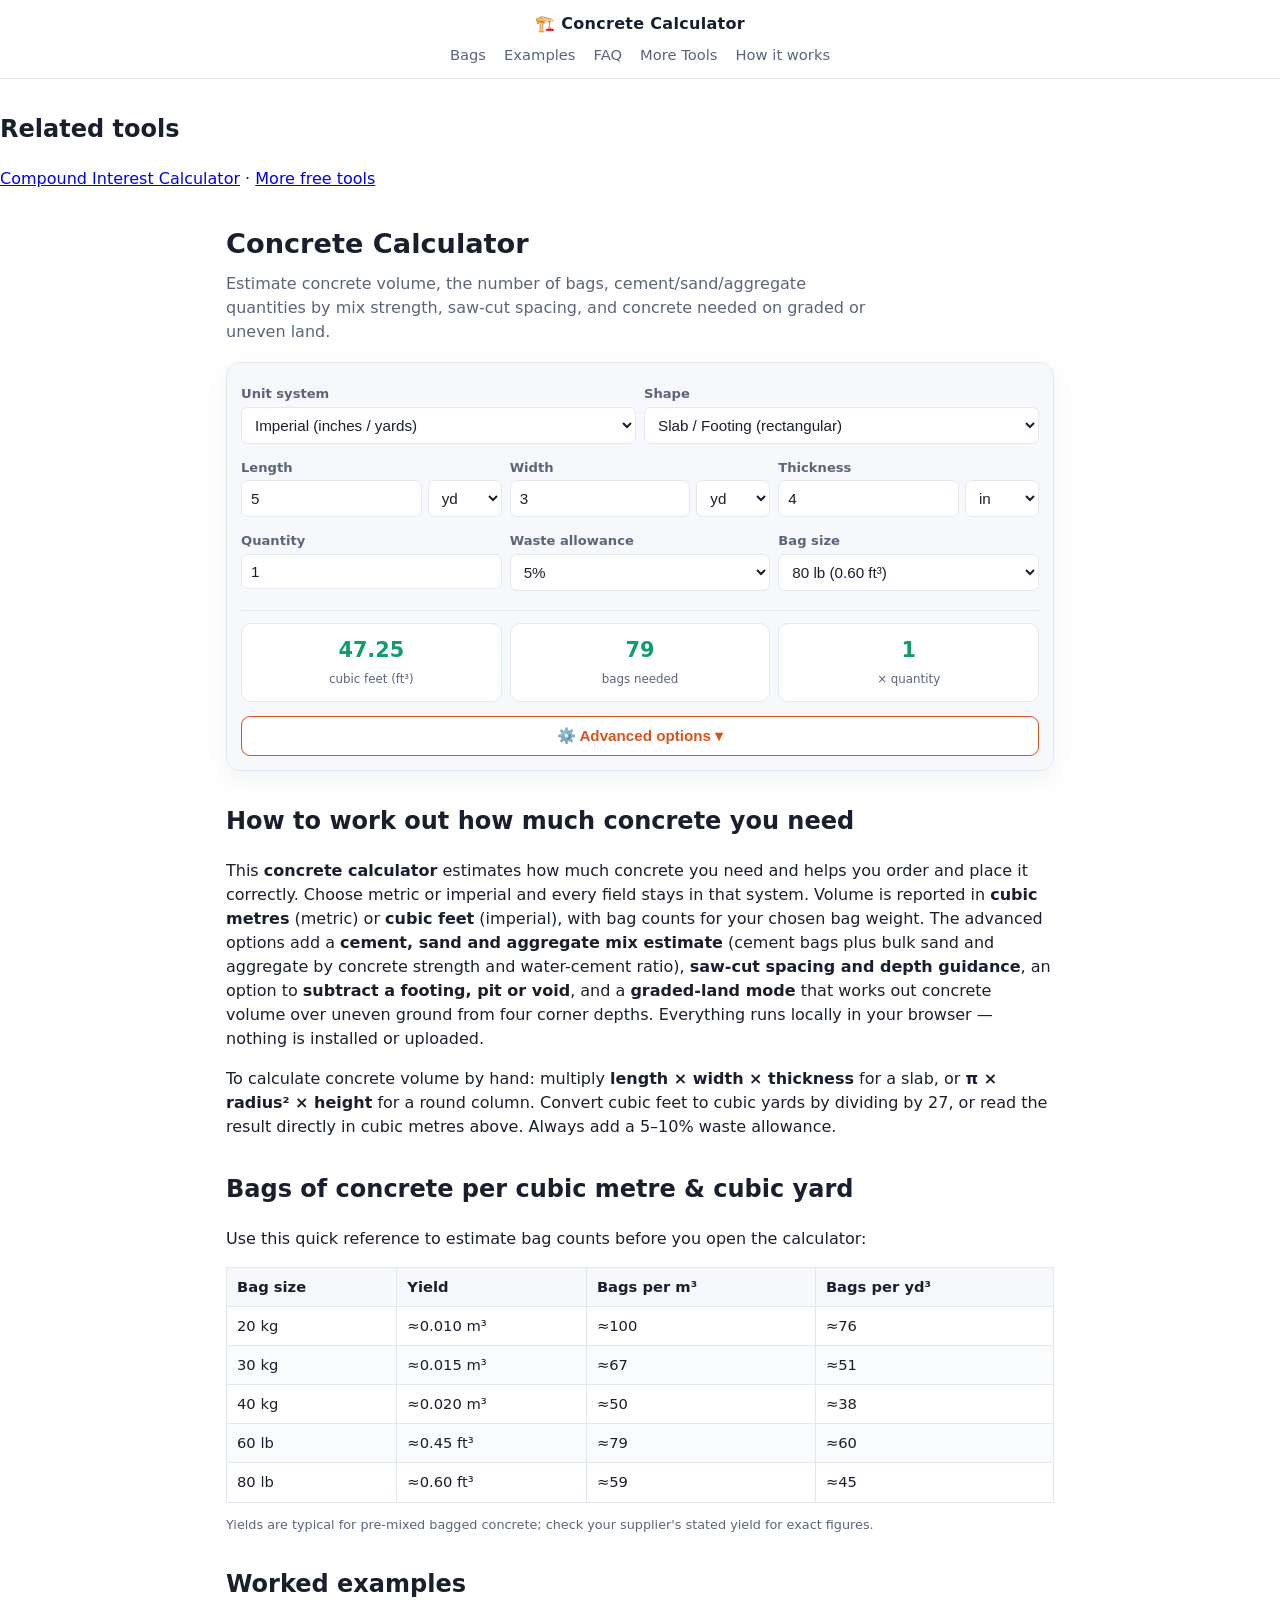
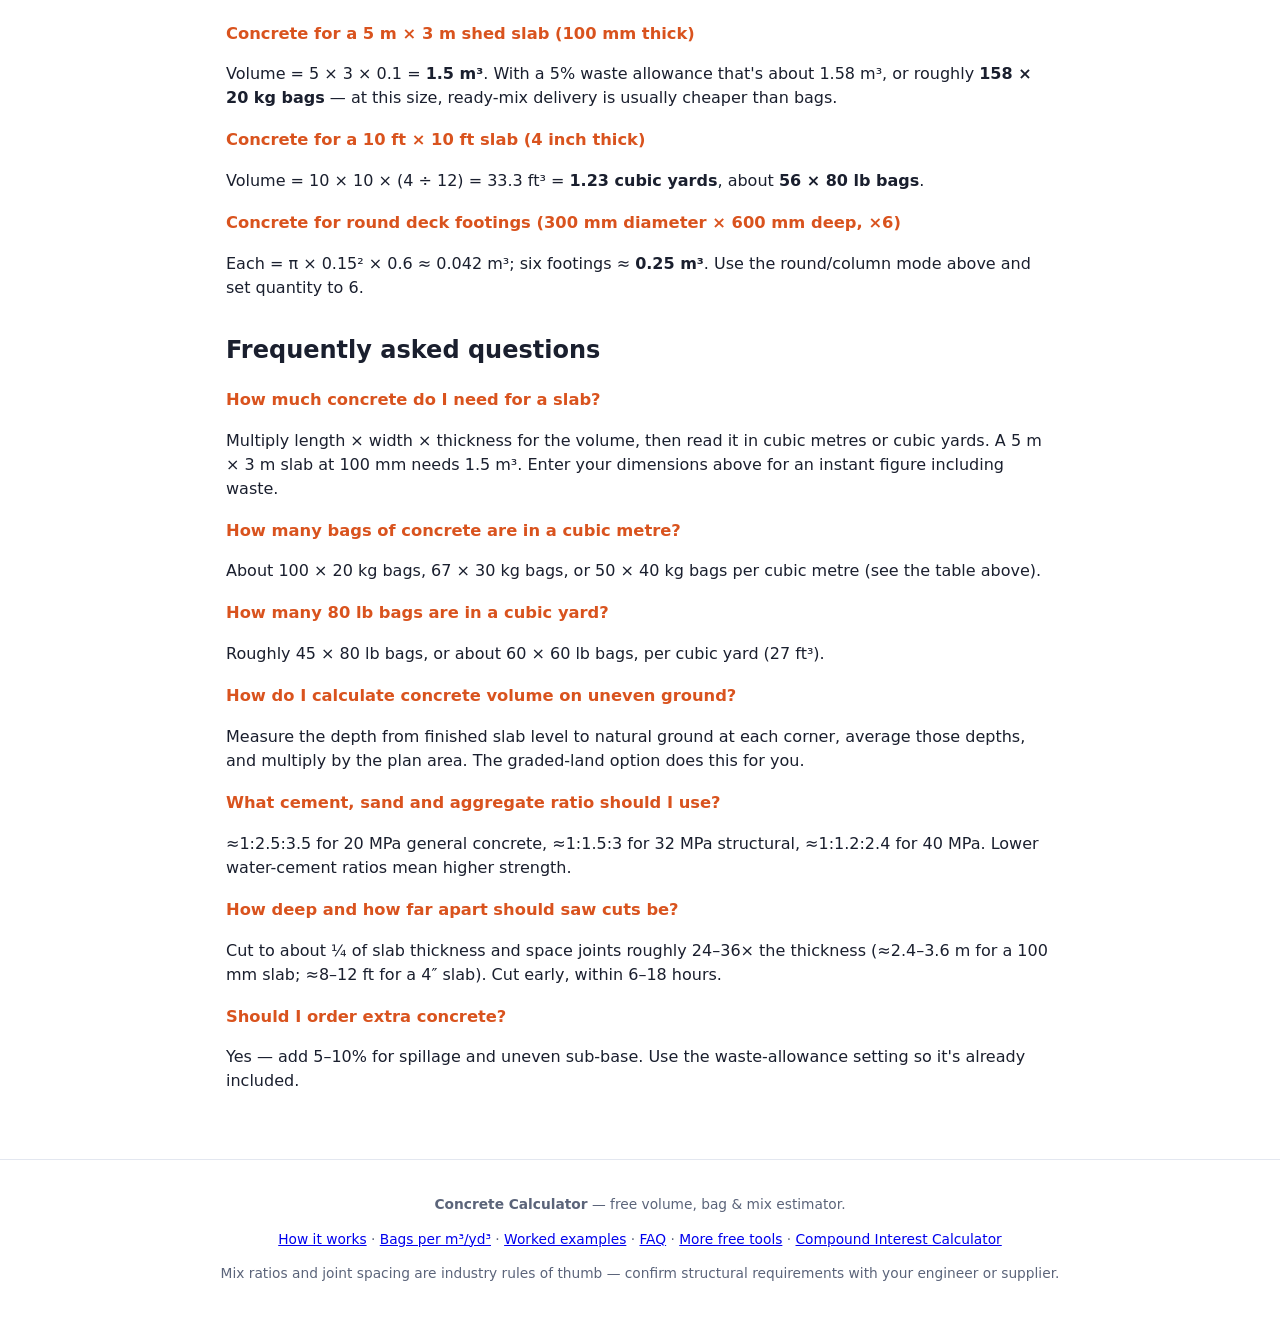
==== index.html @ 530eb4bd "SEO improvements: remove AdSense, preload CSS, update meta tags" ====
<!DOCTYPE html>
<html lang="en">
<head>
<meta charset="utf-8">
<meta name="viewport" content="width=device-width, initial-scale=1">

<meta name="keywords" content="concrete calculator, concrete volume, concrete bags, mix ratio, saw cuts, graded land, slab calculator, concrete estimation, free concrete tool">
<meta name="robots" content="index, follow, max-image-preview:large, max-snippet:-1">
<meta name="googlebot" content="index, follow">
<meta name="author" content="Concrete-Calcs">
<meta name="theme-color" content="#d9531e">
<link rel="canonical" href="https://concrete-calcs.com/"> <!-- canonical set -->
<link rel="manifest" href="manifest.webmanifest">
<link rel="icon" href="favicon.webp" type="image/webp">
<link rel="apple-touch-icon" href="favicon.svg">

<meta property="og:type" content="website">
<meta property="og:site_name" content="Concrete Calculator">
<meta property="og:locale" content="en">
<meta property="og:title" content="Concrete Calculator — Volume, Bags, Mix & Saw Cuts">
<meta property="og:description" content="Estimate concrete volume, bags, mix ratios by strength, saw cuts and volume on graded land. Free and instant — metric & imperial.">
<meta property="og:url" content="https://concrete-calcs.com/">
<meta property="og:image" content="https://concrete-calcs.com/og.webp">
<meta name="twitter:card" content="summary_large_image">
<meta name="twitter:title" content="Concrete Calculator — Volume, Bags, Mix & Saw Cuts">
<meta name="twitter:description" content="Free concrete calculator: instantly compute volume, bags, mix ratios, saw cuts and graded land calculations.">
<meta name="twitter:image" content="https://concrete-calcs.com/og.svg">

<script type="application/ld+json">
{
  "@context": "https://schema.org",
  "@graph": [
    {
      "@type": "WebApplication",
      "@id": "https://concrete-calcs.com/#app",
      "name": "Concrete Calculator",
      "url": "https://concrete-calcs.com/",
      "applicationCategory": "UtilitiesApplication",
      "operatingSystem": "All",
      "browserRequirements": "Requires JavaScript",
      "description": "Estimate concrete volume, bags, mix ratios by strength, saw-cut spacing and volume on graded land.",
      "offers": { "@type": "Offer", "price": "0", "priceCurrency": "USD" },
      "aggregateRating": { "@type": "AggregateRating", "ratingValue": "4.8", "ratingCount": "127" }
    },
    {
      "@type": "Organization",
      "@id": "https://concrete-calcs.com/#org",
      "name": "Concrete Calculator",
      "url": "https://concrete-calcs.com/"
    },
    {
      "@type": "BreadcrumbList",
      "itemListElement": [
        { "@type": "ListItem", "position": 1, "name": "Home", "item": "https://concrete-calcs.com/" },
        { "@type": "ListItem", "position": 2, "name": "Concrete Calculator", "item": "https://concrete-calcs.com/" }
      ]
    },
    {
      "@type": "HowTo",
      "name": "How to calculate how much concrete you need",
      "description": "Calculate concrete volume and the number of bags for a slab, footing or column.",
      "step": [
        { "@type": "HowToStep", "name": "Choose units", "text": "Select metric or imperial — all inputs stay in that system." },
        { "@type": "HowToStep", "name": "Enter dimensions", "text": "Enter length, width and thickness for a slab, or diameter and height for a column." },
        { "@type": "HowToStep", "name": "Read the result", "text": "The calculator returns volume in cubic metres or cubic feet and the number of bags needed." }
      ]
    },
    {
      "@type": "FAQPage",
      "mainEntity": [
        {"@type":"Question","name":"How much concrete do I need for a slab?","acceptedAnswer":{"@type":"Answer","text":"Multiply length × width × thickness to get the volume, then convert to cubic metres or cubic yards. For example a 5 m × 3 m slab at 100 mm thick needs 1.5 cubic metres. Enter your dimensions above and the calculator does it instantly, including a waste allowance."}},
        {"@type":"Question","name":"How many bags of concrete are in a cubic metre?","acceptedAnswer":{"@type":"Answer","text":"It depends on bag size. A 20 kg bag yields about 0.01 m³, so roughly 100 bags fill one cubic metre. A 40 kg bag yields about 0.02 m³, needing about 50 bags per cubic metre."}},
        {"@type":"Question","name":"How many 80 lb bags of concrete are in a cubic yard?","acceptedAnswer":{"@type":"Answer","text":"An 80 lb bag yields about 0.6 cubic feet, so it takes roughly 45 bags to fill one cubic yard (27 cubic feet). A 60 lb bag needs about 60 bags per cubic yard."}},
        {"@type":"Question","name":"How do I calculate concrete volume on uneven ground?","acceptedAnswer":{"@type":"Answer","text":"Measure the depth from your finished slab level down to natural ground at each corner, average the corner depths and multiply by the slab's plan area. This calculator's graded-land option does this automatically from four corner depths."}},
        {"@type":"Question","name":"What cement, sand and aggregate ratio should I use?","acceptedAnswer":{"@type":"Answer","text":"For general 20 MPa concrete use roughly 1:2.5:3.5 (cement:sand:aggregate). For structural 32 MPa use about 1:1.5:3, and for high-strength 40 MPa about 1:1.2:2.4. Lower water-cement ratios give higher strength."}},
        {"@type":"Question","name":"How deep and how far apart should saw cuts be?","acceptedAnswer":{"@type":"Answer","text":"Cut to about one quarter of the slab thickness (D/4). Space joints roughly 24–36 times the slab thickness — for a 100 mm slab that is about 2.4–3.6 m, and for a 4 inch slab about 8–12 feet. Cut early, within 6–18 hours."}},
        {"@type":"Question","name":"Should I order extra concrete?","acceptedAnswer":{"@type":"Answer","text":"Yes. Order 5–10% extra to allow for spillage, uneven sub-base and over-excavation. Use the waste-allowance setting so your estimate already includes it."}}
      ]
    }
  ]
}
</script>
<script type="application/ld+json">
{
  "@context": "https://schema.org",
  "@type": "WebPage",
  "name": "Concrete Calculator – Free Volume, Bags & Mix Ratio Tool",
  "url": "https://concrete-calcs.com/",
  "description": "Free concrete calculator to instantly compute volume, bags, mix ratios, saw‑cut spacing and graded‑land calculations.",
  "breadcrumb": {
    "@type": "BreadcrumbList",
    "itemListElement": [
      {"@type": "ListItem", "position": 1, "name": "Home", "item": "https://concrete-calcs.com/"},
      {"@type": "ListItem", "position": 2, "name": "Concrete Calculator", "item": "https://concrete-calcs.com/"}
    ]
  }
}
</script>
<link rel="preload" href="style.css" as="style" crossorigin>
<link rel="stylesheet" href="style.css">
<link rel="alternate" type="application/rss+xml" title="Concrete Calculator RSS Feed" href="https://concrete-calcs.com/feed.xml">
</head>
<body>
<header class="ribbon">
  <div class="brand">🏗️ Concrete Calculator</div>
  <nav class="navbar"><a href="#bags">Bags</a><a href="#examples">Examples</a><a href="#faq">FAQ</a><a href="https://nexuswebtools.com/">More Tools</a><a href="#how">How it works</a></nav>
</header>

<section class="related-tools">
  <h2>Related tools</h2>
  <nav class="related-nav"><a href="https://nexuswebtools.com/compound-interest/">Compound Interest Calculator</a> · <a href="https://nexuswebtools.com/">More free tools</a></nav>
</section>

<main>
  <h1>Concrete Calculator</h1>
  <p class="lede">Estimate concrete volume, the number of bags, cement/sand/aggregate quantities by mix strength, saw-cut spacing, and concrete needed on graded or uneven land.</p>

  <section class="tool" aria-label="Concrete calculator">
    <div class="grid">
      <div class="field">
        <label for="system">Unit system</label>
        <select id="system">
          <option value="metric">Metric (mm / cm / m)</option>
          <option value="imperial" selected>Imperial (inches / yards)</option>
        </select>
      </div>
      <div class="field">
        <label for="shape">Shape</label>
        <select id="shape">
          <option value="slab">Slab / Footing (rectangular)</option>
          <option value="column">Column / Tube (round)</option>
        </select>
      </div>
    </div>

    <!-- SLAB -->
    <div id="slabInputs">
      <div class="grid">
        <div class="field"><label>Length</label>
          <div class="combo"><input id="length" type="number" min="0" step="any" value="5"><select id="lengthU" class="unitsel"></select></div></div>
        <div class="field"><label>Width</label>
          <div class="combo"><input id="width" type="number" min="0" step="any" value="3"><select id="widthU" class="unitsel"></select></div></div>
        <div class="field" id="thicknessField"><label>Thickness</label>
          <div class="combo"><input id="thickness" type="number" min="0" step="any" value="4"><select id="thicknessU" class="unitsel"></select></div></div>
      </div>
    </div>

    <!-- COLUMN -->
    <div id="columnInputs" hidden>
      <div class="grid">
        <div class="field"><label>Diameter</label>
          <div class="combo"><input id="diameter" type="number" min="0" step="any" value="300"><select id="diameterU" class="unitsel"></select></div></div>
        <div class="field"><label>Height</label>
          <div class="combo"><input id="height" type="number" min="0" step="any" value="1"><select id="heightU" class="unitsel"></select></div></div>
      </div>
    </div>

    <div class="grid">
      <div class="field"><label>Quantity</label><input id="qty" type="number" min="1" step="1" value="1"></div>
      <div class="field"><label>Waste allowance</label>
        <select id="waste"><option value="0">0%</option><option value="5" selected>5%</option><option value="10">10%</option></select>
      </div>
      <div class="field"><label>Bag size</label><select id="bag"></select></div>
    </div>

    <div class="results" id="results" aria-live="polite"></div>

    <button id="advToggle" type="button" class="adv-toggle" aria-expanded="false">⚙️ Advanced options ▾</button>

    <div id="advanced" class="advanced" hidden>

      <!-- SUBTRACT VOLUME -->
      <div class="adv-block">
        <label class="adv-head"><input type="checkbox" id="useSub"> Subtract a volume (footing, pit, void)</label>
        <div id="subBody" hidden>
          <p class="hint">Subtract the volume of a footing, pit, recess or void from the total — useful when a slab has a cut-out. Uses the same unit system as above.</p>
          <div class="grid">
            <div class="field"><label>Cut-out shape</label>
              <select id="subShape">
                <option value="box">Rectangular (L × W × D)</option>
                <option value="round">Round (diameter × depth)</option>
              </select>
            </div>
            <div class="field"><label>How many?</label><input id="subQty" type="number" min="1" step="1" value="1"></div>
          </div>
          <div id="subBox">
            <div class="grid">
              <div class="field"><label>Length</label><div class="combo"><input id="subL" type="number" min="0" step="any" value="0"><select id="subLU" class="unitsel"></select></div></div>
              <div class="field"><label>Width</label><div class="combo"><input id="subW" type="number" min="0" step="any" value="0"><select id="subWU" class="unitsel"></select></div></div>
              <div class="field"><label>Depth</label><div class="combo"><input id="subD" type="number" min="0" step="any" value="0"><select id="subDU" class="unitsel depthsel"></select></div></div>
            </div>
          </div>
          <div id="subRound" hidden>
            <div class="grid">
              <div class="field"><label>Diameter</label><div class="combo"><input id="subDia" type="number" min="0" step="any" value="0"><select id="subDiaU" class="unitsel depthsel"></select></div></div>
              <div class="field"><label>Depth</label><div class="combo"><input id="subDep" type="number" min="0" step="any" value="0"><select id="subDepU" class="unitsel depthsel"></select></div></div>
            </div>
          </div>
          <p class="hint" id="subNote"></p>
        </div>
      </div>

      <!-- GRADED LAND -->
      <div class="adv-block">
        <label class="adv-head"><input type="checkbox" id="useGrade"> Graded / uneven land (rectangular slab)</label>
        <p class="hint">Enter the depth from finished slab level down to natural ground at each corner. The slab top is assumed flat and level; volume uses the average corner depth × plan area.</p>
        <div id="gradeBody" hidden>
          <div class="grade-wrap">
            <svg id="gradeSvg" viewBox="0 0 320 220" width="100%" role="img" aria-label="Square slab with four corner depth points">
              <!-- flat finished slab top -->
              <polygon points="60,55 260,55 290,95 90,95" fill="#e9edf5" stroke="#9aa3c7"/>
              <text x="175" y="78" text-anchor="middle" font-size="11" fill="#5b647a">Finished slab (flat &amp; level)</text>
              <!-- corner drop lines -->
              <line x1="90" y1="95" x2="90" y2="175" stroke="#d9531e" stroke-dasharray="4 3"/>
              <line x1="290" y1="95" x2="290" y2="150" stroke="#d9531e" stroke-dasharray="4 3"/>
              <line x1="60" y1="55" x2="60" y2="120" stroke="#d9531e" stroke-dasharray="4 3"/>
              <line x1="260" y1="55" x2="260" y2="110" stroke="#d9531e" stroke-dasharray="4 3"/>
              <!-- natural ground (uneven) -->
              <polygon points="60,120 260,110 290,150 90,175" fill="#f3e6d8" stroke="#caa07a"/>
              <text x="185" y="200" text-anchor="middle" font-size="11" fill="#8a6a4a">Natural ground (uneven)</text>
              <!-- corner labels -->
              <circle cx="60" cy="55" r="4" fill="#d9531e"/><text x="46" y="50" font-size="11" fill="#d9531e">A</text>
              <circle cx="260" cy="55" r="4" fill="#d9531e"/><text x="266" y="50" font-size="11" fill="#d9531e">B</text>
              <circle cx="290" cy="95" r="4" fill="#d9531e"/><text x="297" y="98" font-size="11" fill="#d9531e">C</text>
              <circle cx="90" cy="95" r="4" fill="#d9531e"/><text x="74" y="110" font-size="11" fill="#d9531e">D</text>
            </svg>
          </div>
          <div class="grid">
            <div class="field"><label>Corner A depth</label><div class="combo"><input id="ca" type="number" min="0" step="any" value="100"><select id="caU" class="unitsel depthsel"></select></div></div>
            <div class="field"><label>Corner B depth</label><div class="combo"><input id="cb" type="number" min="0" step="any" value="150"><select id="cbU" class="unitsel depthsel"></select></div></div>
            <div class="field"><label>Corner C depth</label><div class="combo"><input id="cc" type="number" min="0" step="any" value="200"><select id="ccU" class="unitsel depthsel"></select></div></div>
            <div class="field"><label>Corner D depth</label><div class="combo"><input id="cd" type="number" min="0" step="any" value="120"><select id="cdU" class="unitsel depthsel"></select></div></div>
          </div>
          <p class="hint" id="gradeNote"></p>
        </div>
      </div>

      <!-- MIX DESIGN -->
      <div class="adv-block">
        <label class="adv-head"><input type="checkbox" id="useMix"> Cement bags, bulk sand and aggregate mix</label>
        <div id="mixBody" hidden>
          <div class="grid">
            <div class="field"><label>Concrete strength</label>
              <select id="strength">
                <option value="20">20 MPa — general / footings (1:2.5:3.5)</option>
                <option value="25">25 MPa — paths / driveways (1:2:3)</option>
                <option value="32" selected>32 MPa — structural slab (1:1.5:3)</option>
                <option value="40">40 MPa — high strength (1:1.2:2.4)</option>
              </select>
            </div>
            <div class="field"><label>Cement bag weight</label>
              <select id="cementBag"></select>
            </div>
          </div>
          <div class="results" id="mixResults" aria-live="polite"></div>
          <p class="hint" id="mixWc"></p>
        </div>
      </div>

      <!-- SAW CUTS -->
      <div class="adv-block">
        <label class="adv-head"><input type="checkbox" id="useSaw"> Saw-cut (control joint) guidance</label>
        <div id="sawBody" hidden>
          <div class="results" id="sawResults" aria-live="polite"></div>
          <p class="hint">Rule of thumb: cut depth ≈ ¼ of slab thickness; joint spacing ≈ 24–36× thickness. Cut early (within 6–18 hours). Higher-strength, low-shrinkage mixes tolerate the wider end of the spacing range.</p>
        </div>
      </div>

    </div>
  </section>

  <section id="how">
    <h2>How to work out how much concrete you need</h2>
    <p>This <strong>concrete calculator</strong> estimates how much concrete you need and helps you order and place it correctly. Choose metric or imperial and every field stays in that system. Volume is reported in <strong>cubic metres</strong> (metric) or <strong>cubic feet</strong> (imperial), with bag counts for your chosen bag weight. The advanced options add a <strong>cement, sand and aggregate mix estimate</strong> (cement bags plus bulk sand and aggregate by concrete strength and water-cement ratio), <strong>saw-cut spacing and depth guidance</strong>, an option to <strong>subtract a footing, pit or void</strong>, and a <strong>graded-land mode</strong> that works out concrete volume over uneven ground from four corner depths. Everything runs locally in your browser — nothing is installed or uploaded.</p>
    <p>To calculate concrete volume by hand: multiply <strong>length × width × thickness</strong> for a slab, or <strong>π × radius² × height</strong> for a round column. Convert cubic feet to cubic yards by dividing by 27, or read the result directly in cubic metres above. Always add a 5–10% waste allowance.</p>
  </section>

  <section id="bags">
    <h2>Bags of concrete per cubic metre &amp; cubic yard</h2>
    <p>Use this quick reference to estimate bag counts before you open the calculator:</p>
    <table class="ref">
      <thead><tr><th>Bag size</th><th>Yield</th><th>Bags per m³</th><th>Bags per yd³</th></tr></thead>
      <tbody>
        <tr><td>20 kg</td><td>≈0.010 m³</td><td>≈100</td><td>≈76</td></tr>
        <tr><td>30 kg</td><td>≈0.015 m³</td><td>≈67</td><td>≈51</td></tr>
        <tr><td>40 kg</td><td>≈0.020 m³</td><td>≈50</td><td>≈38</td></tr>
        <tr><td>60 lb</td><td>≈0.45 ft³</td><td>≈79</td><td>≈60</td></tr>
        <tr><td>80 lb</td><td>≈0.60 ft³</td><td>≈59</td><td>≈45</td></tr>
      </tbody>
    </table>
    <p class="hint">Yields are typical for pre-mixed bagged concrete; check your supplier's stated yield for exact figures.</p>
  </section>

  <section id="examples">
    <h2>Worked examples</h2>
    <h3>Concrete for a 5 m × 3 m shed slab (100 mm thick)</h3>
    <p>Volume = 5 × 3 × 0.1 = <strong>1.5 m³</strong>. With a 5% waste allowance that's about 1.58 m³, or roughly <strong>158 × 20 kg bags</strong> — at this size, ready-mix delivery is usually cheaper than bags.</p>
    <h3>Concrete for a 10 ft × 10 ft slab (4 inch thick)</h3>
    <p>Volume = 10 × 10 × (4 ÷ 12) = 33.3 ft³ = <strong>1.23 cubic yards</strong>, about <strong>56 × 80 lb bags</strong>.</p>
    <h3>Concrete for round deck footings (300 mm diameter × 600 mm deep, ×6)</h3>
    <p>Each = π × 0.15² × 0.6 ≈ 0.042 m³; six footings ≈ <strong>0.25 m³</strong>. Use the round/column mode above and set quantity to 6.</p>
  </section>

  <section id="faq">
    <h2>Frequently asked questions</h2>
    <h3>How much concrete do I need for a slab?</h3>
    <p>Multiply length × width × thickness for the volume, then read it in cubic metres or cubic yards. A 5 m × 3 m slab at 100 mm needs 1.5 m³. Enter your dimensions above for an instant figure including waste.</p>
    <h3>How many bags of concrete are in a cubic metre?</h3>
    <p>About 100 × 20 kg bags, 67 × 30 kg bags, or 50 × 40 kg bags per cubic metre (see the table above).</p>
    <h3>How many 80 lb bags are in a cubic yard?</h3>
    <p>Roughly 45 × 80 lb bags, or about 60 × 60 lb bags, per cubic yard (27 ft³).</p>
    <h3>How do I calculate concrete volume on uneven ground?</h3>
    <p>Measure the depth from finished slab level to natural ground at each corner, average those depths, and multiply by the plan area. The graded-land option does this for you.</p>
    <h3>What cement, sand and aggregate ratio should I use?</h3>
    <p>≈1:2.5:3.5 for 20 MPa general concrete, ≈1:1.5:3 for 32 MPa structural, ≈1:1.2:2.4 for 40 MPa. Lower water-cement ratios mean higher strength.</p>
    <h3>How deep and how far apart should saw cuts be?</h3>
    <p>Cut to about ¼ of slab thickness and space joints roughly 24–36× the thickness (≈2.4–3.6 m for a 100 mm slab; ≈8–12 ft for a 4″ slab). Cut early, within 6–18 hours.</p>
    <h3>Should I order extra concrete?</h3>
    <p>Yes — add 5–10% for spillage and uneven sub-base. Use the waste-allowance setting so it's already included.</p>
  </section>
</main>

<footer>
  <p><strong>Concrete Calculator</strong> — free volume, bag &amp; mix estimator.</p>
  <p><a href="#how">How it works</a> · <a href="#bags">Bags per m³/yd³</a> · <a href="#examples">Worked examples</a> · <a href="#faq">FAQ</a> · <a href="https://nexuswebtools.com/">More free tools</a> · <a href="https://nexuswebtools.com/compound-interest/">Compound Interest Calculator</a></p>
  <p>Mix ratios and joint spacing are industry rules of thumb — confirm structural requirements with your engineer or supplier.</p>
</footer>


<script src="app.js" defer></script>
</body>
</html>
---- style.css ----
:root{
  --accent:#d9531e; --accent2:#0f9d6b; --text:#1a1f2e; --muted:#5b647a;
  --ring:#e3e7f0; --soft:#f7f8fb;
}
*{box-sizing:border-box}
body{margin:0;font-family:system-ui,-apple-system,Segoe UI,Roboto,Helvetica,Arial,sans-serif;background:#fff;color:var(--text);line-height:1.5}
.ribbon{display:flex;flex-direction:column;align-items:center;gap:8px;padding:12px 18px;background:rgba(255,255,255,.92);backdrop-filter:blur(8px);border-bottom:1px solid var(--ring);position:sticky;top:0;z-index:10}
.brand{font-weight:700;letter-spacing:.3px}
.ribbon nav{display:flex;flex-wrap:wrap;justify-content:center;gap:18px}
.ribbon nav a{color:var(--muted);text-decoration:none;font-size:.92rem}
.ribbon nav a:hover{color:var(--accent)}
main{max-width:860px;margin:0 auto;padding:28px 16px 50px}
h1{font-size:1.7rem;margin:.2em 0 .25em}
.lede{color:var(--muted);font-size:1rem;max-width:64ch;margin:.3em 0 0}
.tool{background:var(--soft);border:1px solid var(--ring);border-radius:14px;padding:14px;margin:18px 0;box-shadow:0 8px 24px rgba(20,30,60,.06)}
.field{display:flex;flex-direction:column;gap:3px;margin:7px 0}
.field label{font-size:.82rem;font-weight:600;color:var(--muted)}
.grid{display:grid;grid-template-columns:repeat(auto-fit,minmax(140px,1fr));gap:8px}
input,select{background:#fff;color:var(--text);border:1px solid var(--ring);border-radius:7px;padding:8px 9px;font-size:.95rem;width:100%}
input:focus,select:focus{outline:2px solid var(--accent);border-color:var(--accent)}
.combo{display:flex;gap:6px}
.combo input{flex:1}
.combo .unitsel{width:74px;flex:0 0 74px}
.results{margin-top:12px;border-top:1px solid var(--ring);padding-top:12px;display:grid;grid-template-columns:repeat(auto-fit,minmax(110px,1fr));gap:8px}
.stat{background:#fff;border:1px solid var(--ring);border-radius:10px;padding:11px;text-align:center}
.stat .big{display:block;font-size:1.3rem;font-weight:800;color:var(--accent2)}
.stat .lbl{font-size:.74rem;color:var(--muted)}
.adv-toggle{margin-top:14px;cursor:pointer;background:#fff;border:1px solid var(--accent);color:var(--accent);font-weight:700;border-radius:9px;padding:10px 14px;width:100%;font-size:.95rem}
.adv-toggle:hover{background:#fff3ee}
[hidden]{display:none !important}
.advanced{margin-top:12px;display:flex;flex-direction:column;gap:8px}
.adv-block{background:#fff;border:1px solid var(--ring);border-radius:10px;padding:12px}
.adv-head{display:flex;align-items:center;gap:9px;font-weight:700;font-size:.95rem;cursor:pointer;color:var(--text)}
.adv-head input{width:auto;flex:0 0 auto}
.hint{font-size:.8rem;color:var(--muted);margin:.4em 0 0}
.grade-wrap{background:var(--soft);border:1px solid var(--ring);border-radius:9px;padding:8px;margin:8px 0}
h2{margin-top:32px}h3{margin-top:18px;color:var(--accent);font-size:1.02rem}
table.ref{width:100%;border-collapse:collapse;margin:12px 0;font-size:.92rem}
table.ref th,table.ref td{border:1px solid var(--ring);padding:8px 10px;text-align:left}
table.ref th{background:var(--soft);font-weight:700}
table.ref tr:nth-child(even) td{background:#fafbfd}
code{background:var(--soft);padding:2px 6px;border-radius:6px;border:1px solid var(--ring);font-size:.92em}
footer{border-top:1px solid var(--ring);color:var(--muted);text-align:center;padding:20px;font-size:.86rem}
@media (max-width:520px){
  h1{font-size:1.45rem}
  .lede{font-size:.92rem}
  main{padding:20px 12px 40px}
  .tool{padding:11px}
  .grid{grid-template-columns:repeat(auto-fit,minmax(120px,1fr));gap:7px}
  .field{margin:5px 0}
  .combo .unitsel{flex:0 0 66px;width:66px}
  .stat .big{font-size:1.15rem}
}
---- style.css ----
:root{
  --accent:#d9531e; --accent2:#0f9d6b; --text:#1a1f2e; --muted:#5b647a;
  --ring:#e3e7f0; --soft:#f7f8fb;
}
*{box-sizing:border-box}
body{margin:0;font-family:system-ui,-apple-system,Segoe UI,Roboto,Helvetica,Arial,sans-serif;background:#fff;color:var(--text);line-height:1.5}
.ribbon{display:flex;flex-direction:column;align-items:center;gap:8px;padding:12px 18px;background:rgba(255,255,255,.92);backdrop-filter:blur(8px);border-bottom:1px solid var(--ring);position:sticky;top:0;z-index:10}
.brand{font-weight:700;letter-spacing:.3px}
.ribbon nav{display:flex;flex-wrap:wrap;justify-content:center;gap:18px}
.ribbon nav a{color:var(--muted);text-decoration:none;font-size:.92rem}
.ribbon nav a:hover{color:var(--accent)}
main{max-width:860px;margin:0 auto;padding:28px 16px 50px}
h1{font-size:1.7rem;margin:.2em 0 .25em}
.lede{color:var(--muted);font-size:1rem;max-width:64ch;margin:.3em 0 0}
.tool{background:var(--soft);border:1px solid var(--ring);border-radius:14px;padding:14px;margin:18px 0;box-shadow:0 8px 24px rgba(20,30,60,.06)}
.field{display:flex;flex-direction:column;gap:3px;margin:7px 0}
.field label{font-size:.82rem;font-weight:600;color:var(--muted)}
.grid{display:grid;grid-template-columns:repeat(auto-fit,minmax(140px,1fr));gap:8px}
input,select{background:#fff;color:var(--text);border:1px solid var(--ring);border-radius:7px;padding:8px 9px;font-size:.95rem;width:100%}
input:focus,select:focus{outline:2px solid var(--accent);border-color:var(--accent)}
.combo{display:flex;gap:6px}
.combo input{flex:1}
.combo .unitsel{width:74px;flex:0 0 74px}
.results{margin-top:12px;border-top:1px solid var(--ring);padding-top:12px;display:grid;grid-template-columns:repeat(auto-fit,minmax(110px,1fr));gap:8px}
.stat{background:#fff;border:1px solid var(--ring);border-radius:10px;padding:11px;text-align:center}
.stat .big{display:block;font-size:1.3rem;font-weight:800;color:var(--accent2)}
.stat .lbl{font-size:.74rem;color:var(--muted)}
.adv-toggle{margin-top:14px;cursor:pointer;background:#fff;border:1px solid var(--accent);color:var(--accent);font-weight:700;border-radius:9px;padding:10px 14px;width:100%;font-size:.95rem}
.adv-toggle:hover{background:#fff3ee}
[hidden]{display:none !important}
.advanced{margin-top:12px;display:flex;flex-direction:column;gap:8px}
.adv-block{background:#fff;border:1px solid var(--ring);border-radius:10px;padding:12px}
.adv-head{display:flex;align-items:center;gap:9px;font-weight:700;font-size:.95rem;cursor:pointer;color:var(--text)}
.adv-head input{width:auto;flex:0 0 auto}
.hint{font-size:.8rem;color:var(--muted);margin:.4em 0 0}
.grade-wrap{background:var(--soft);border:1px solid var(--ring);border-radius:9px;padding:8px;margin:8px 0}
h2{margin-top:32px}h3{margin-top:18px;color:var(--accent);font-size:1.02rem}
table.ref{width:100%;border-collapse:collapse;margin:12px 0;font-size:.92rem}
table.ref th,table.ref td{border:1px solid var(--ring);padding:8px 10px;text-align:left}
table.ref th{background:var(--soft);font-weight:700}
table.ref tr:nth-child(even) td{background:#fafbfd}
code{background:var(--soft);padding:2px 6px;border-radius:6px;border:1px solid var(--ring);font-size:.92em}
footer{border-top:1px solid var(--ring);color:var(--muted);text-align:center;padding:20px;font-size:.86rem}
@media (max-width:520px){
  h1{font-size:1.45rem}
  .lede{font-size:.92rem}
  main{padding:20px 12px 40px}
  .tool{padding:11px}
  .grid{grid-template-columns:repeat(auto-fit,minmax(120px,1fr));gap:7px}
  .field{margin:5px 0}
  .combo .unitsel{flex:0 0 66px;width:66px}
  .stat .big{font-size:1.15rem}
}
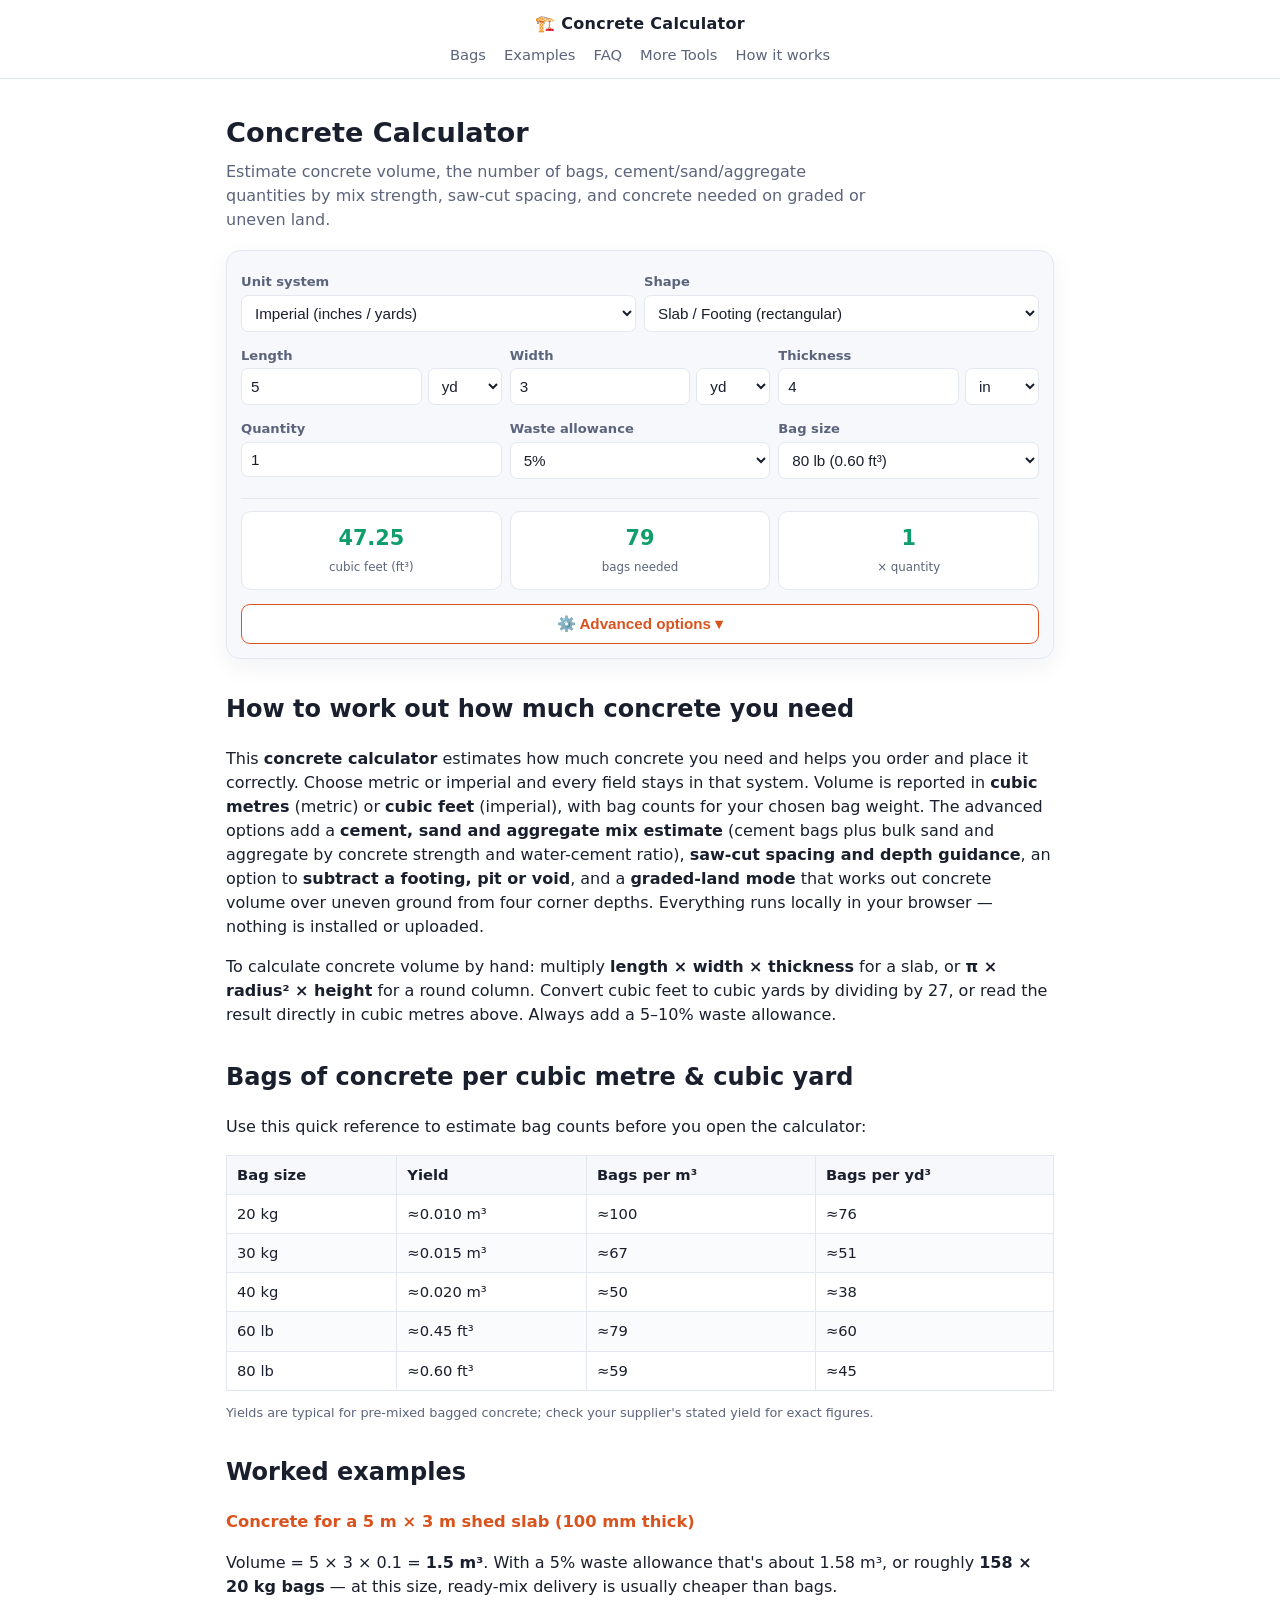
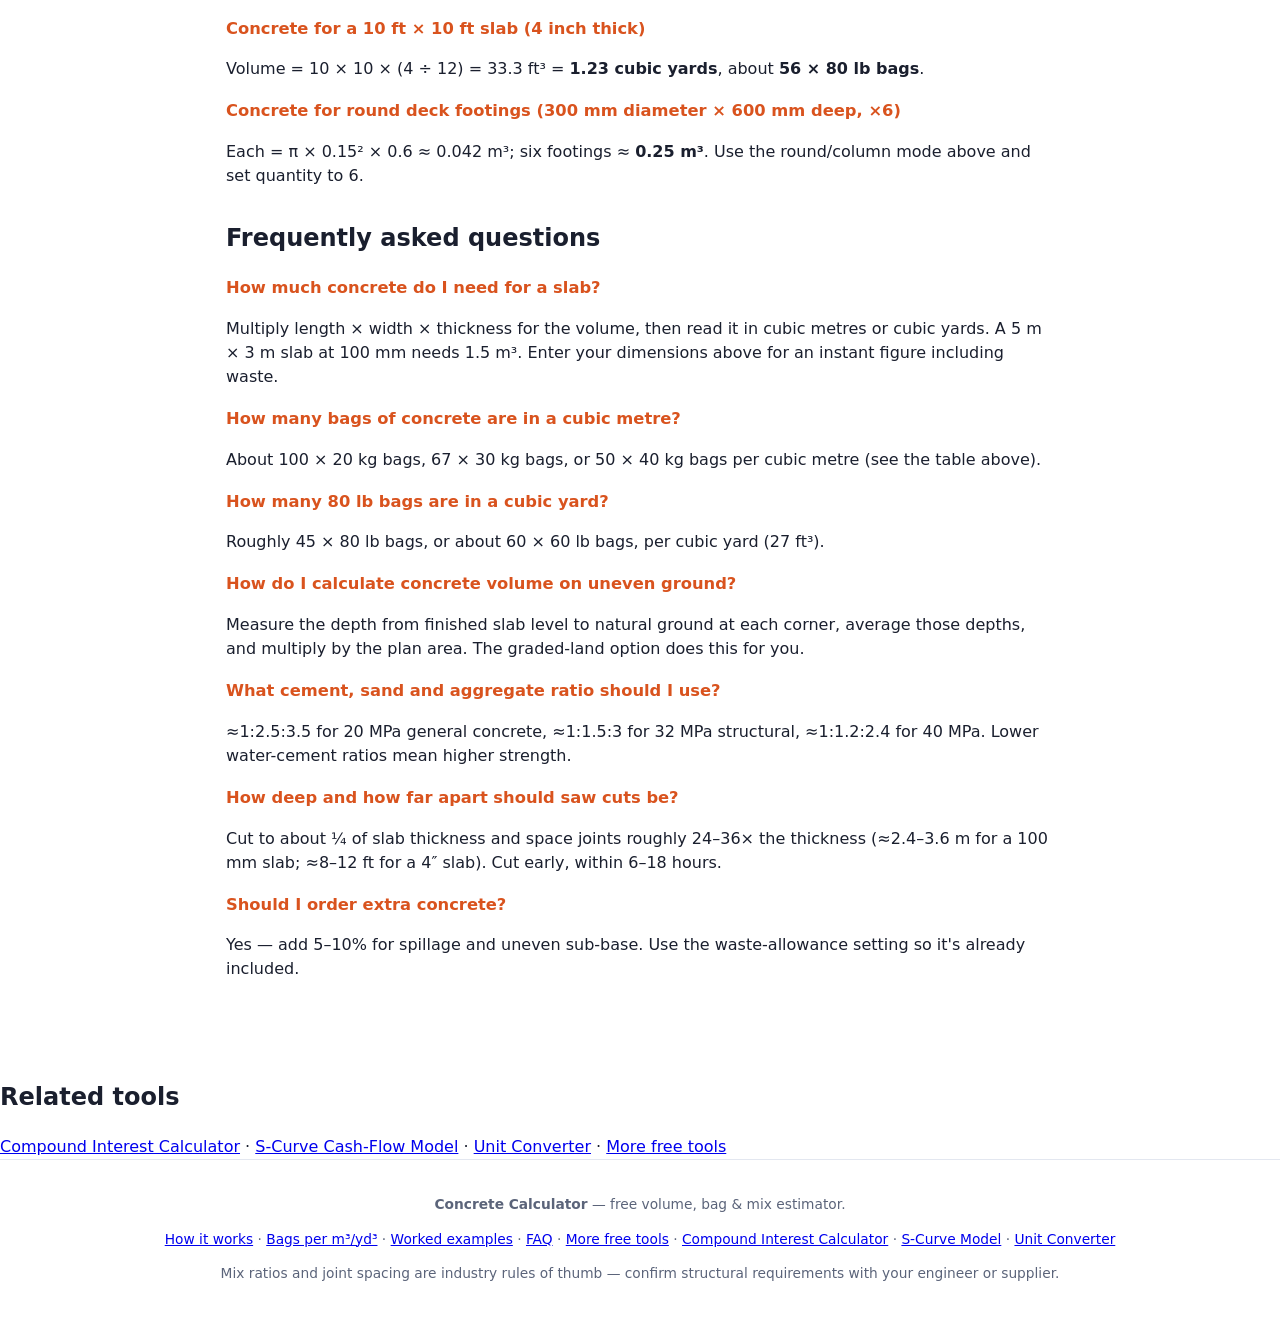
==== commit 635c1a98: "Move Related tools above footer; add s-curve & unit-converter links" ====
--- a/index.html
+++ b/index.html
@@ -106,11 +106,6 @@
   <nav class="navbar"><a href="#bags">Bags</a><a href="#examples">Examples</a><a href="#faq">FAQ</a><a href="https://nexuswebtools.com/">More Tools</a><a href="#how">How it works</a></nav>
 </header>
 
-<section class="related-tools">
-  <h2>Related tools</h2>
-  <nav class="related-nav"><a href="https://nexuswebtools.com/compound-interest/">Compound Interest Calculator</a> · <a href="https://nexuswebtools.com/">More free tools</a></nav>
-</section>
-
 <main>
   <h1>Concrete Calculator</h1>
   <p class="lede">Estimate concrete volume, the number of bags, cement/sand/aggregate quantities by mix strength, saw-cut spacing, and concrete needed on graded or uneven land.</p>
@@ -320,9 +315,14 @@
   </section>
 </main>
 
+<section class="related-tools">
+  <h2>Related tools</h2>
+  <nav class="related-nav"><a href="https://nexuswebtools.com/compound-interest/">Compound Interest Calculator</a> · <a href="https://nexuswebtools.com/s-curve/">S‑Curve Cash‑Flow Model</a> · <a href="https://nexuswebtools.com/unit-converter/">Unit Converter</a> · <a href="https://nexuswebtools.com/">More free tools</a></nav>
+</section>
+
 <footer>
   <p><strong>Concrete Calculator</strong> — free volume, bag &amp; mix estimator.</p>
-  <p><a href="#how">How it works</a> · <a href="#bags">Bags per m³/yd³</a> · <a href="#examples">Worked examples</a> · <a href="#faq">FAQ</a> · <a href="https://nexuswebtools.com/">More free tools</a> · <a href="https://nexuswebtools.com/compound-interest/">Compound Interest Calculator</a></p>
+  <p><a href="#how">How it works</a> · <a href="#bags">Bags per m³/yd³</a> · <a href="#examples">Worked examples</a> · <a href="#faq">FAQ</a> · <a href="https://nexuswebtools.com/">More free tools</a> · <a href="https://nexuswebtools.com/compound-interest/">Compound Interest Calculator</a> · <a href="https://nexuswebtools.com/s-curve/">S‑Curve Model</a> · <a href="https://nexuswebtools.com/unit-converter/">Unit Converter</a></p>
   <p>Mix ratios and joint spacing are industry rules of thumb — confirm structural requirements with your engineer or supplier.</p>
 </footer>
 
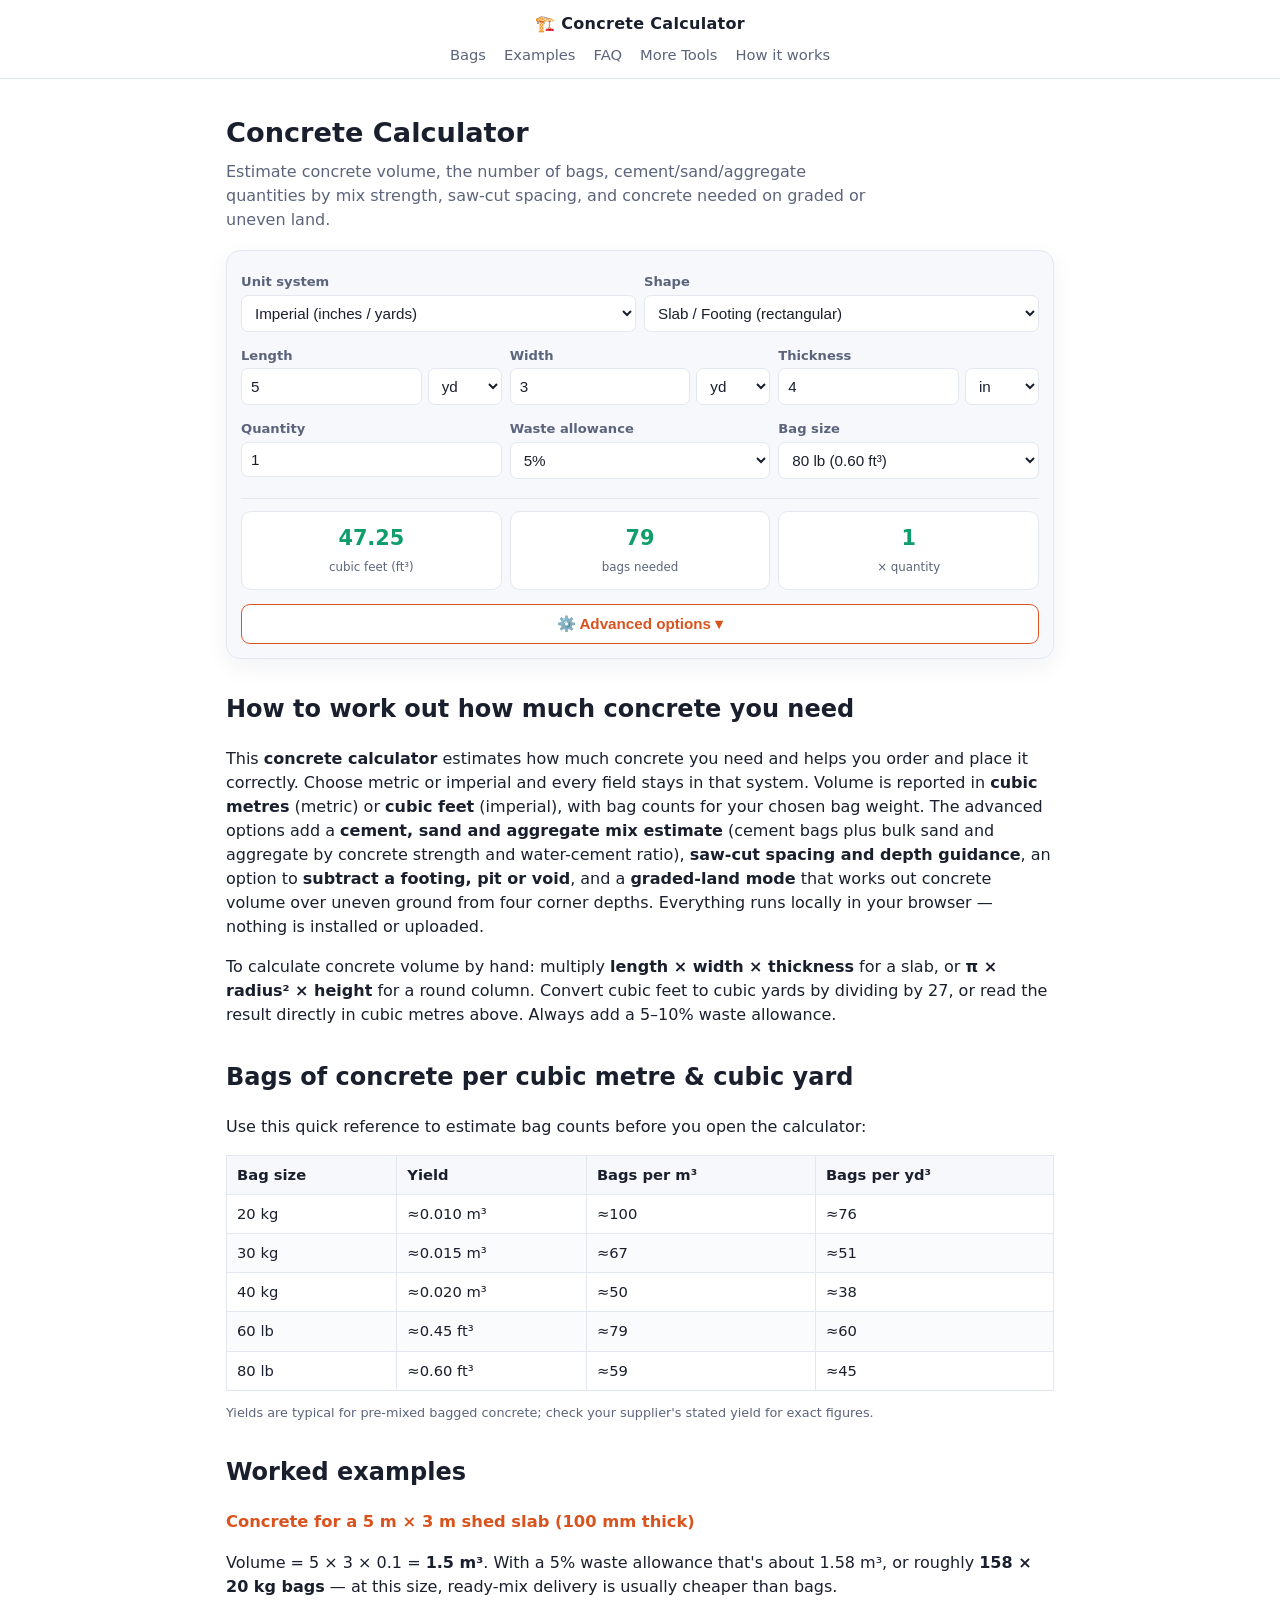
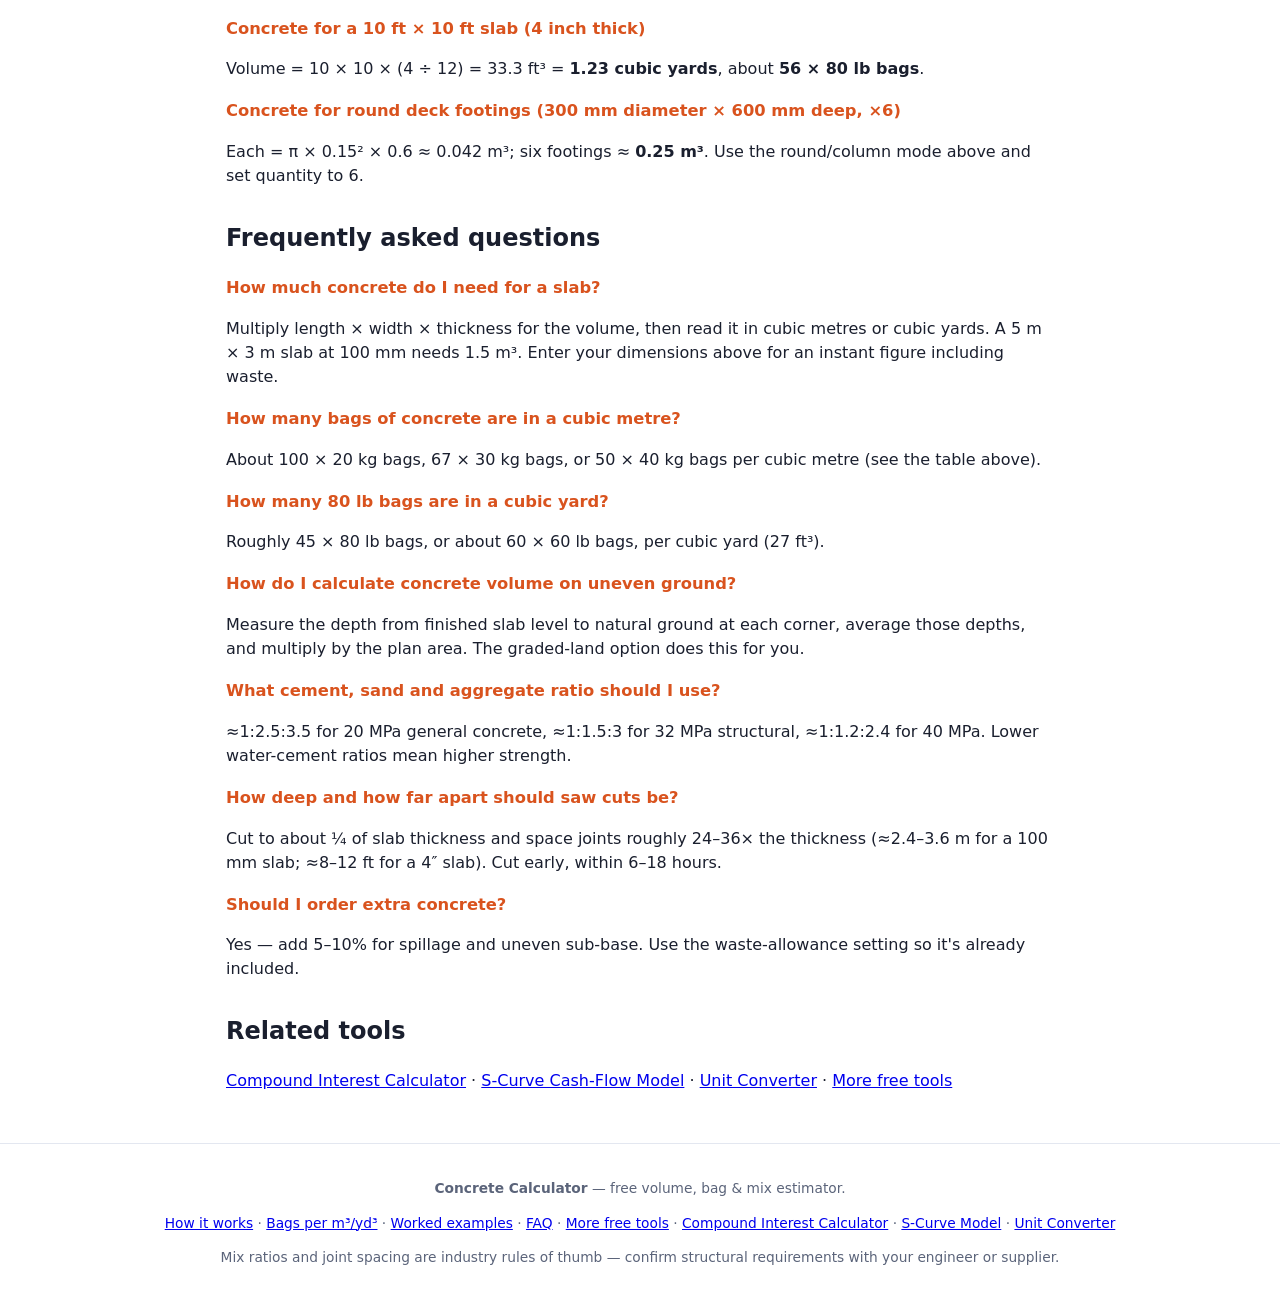
==== commit 7e113b3b: "Move Related tools section above footer inside main" ====
--- a/index.html
+++ b/index.html
@@ -313,12 +313,12 @@
     <h3>Should I order extra concrete?</h3>
     <p>Yes — add 5–10% for spillage and uneven sub-base. Use the waste-allowance setting so it's already included.</p>
   </section>
+
+  <section class="related-tools">
+    <h2>Related tools</h2>
+    <nav class="related-nav"><a href="https://nexuswebtools.com/compound-interest/">Compound Interest Calculator</a> · <a href="https://nexuswebtools.com/s-curve/">S‑Curve Cash‑Flow Model</a> · <a href="https://nexuswebtools.com/unit-converter/">Unit Converter</a> · <a href="https://nexuswebtools.com/">More free tools</a></nav>
+  </section>
 </main>
-
-<section class="related-tools">
-  <h2>Related tools</h2>
-  <nav class="related-nav"><a href="https://nexuswebtools.com/compound-interest/">Compound Interest Calculator</a> · <a href="https://nexuswebtools.com/s-curve/">S‑Curve Cash‑Flow Model</a> · <a href="https://nexuswebtools.com/unit-converter/">Unit Converter</a> · <a href="https://nexuswebtools.com/">More free tools</a></nav>
-</section>
 
 <footer>
   <p><strong>Concrete Calculator</strong> — free volume, bag &amp; mix estimator.</p>
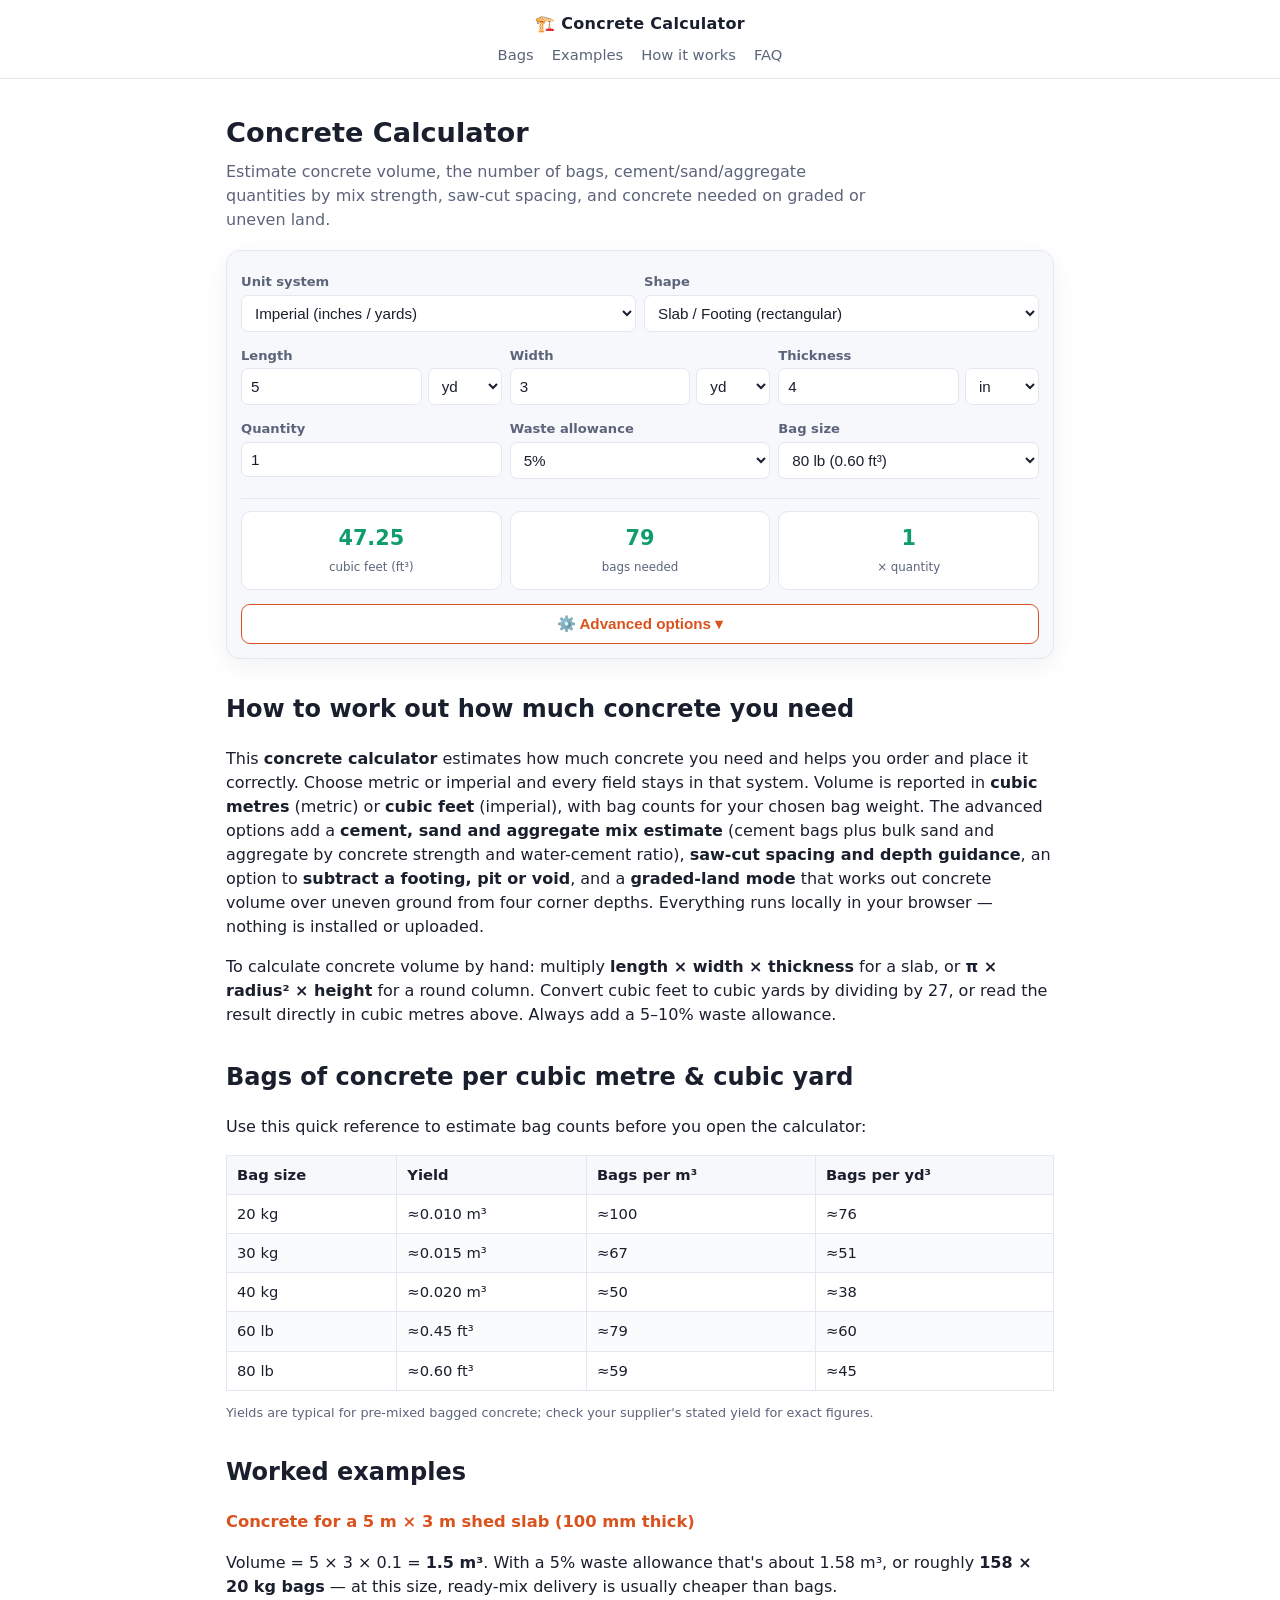
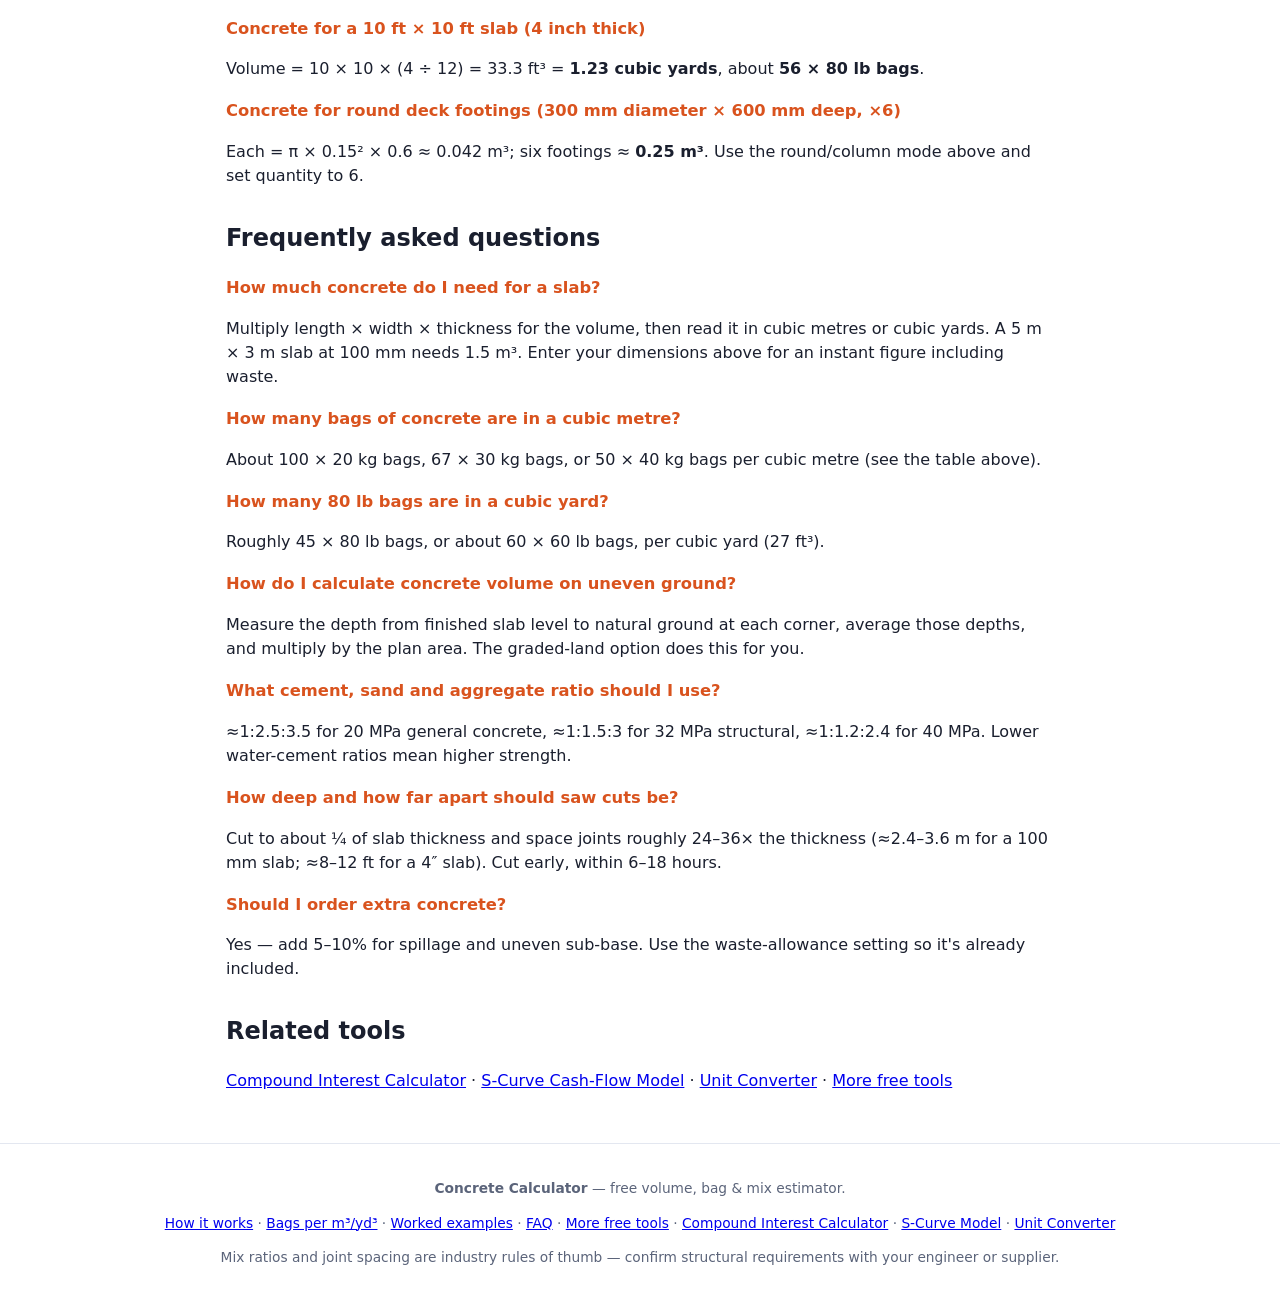
==== commit c95aad18: "simplify nav to in-page anchors only, remove external links" ====
--- a/index.html
+++ b/index.html
@@ -103,7 +103,7 @@
 <body>
 <header class="ribbon">
   <div class="brand">🏗️ Concrete Calculator</div>
-  <nav class="navbar"><a href="#bags">Bags</a><a href="#examples">Examples</a><a href="#faq">FAQ</a><a href="https://nexuswebtools.com/">More Tools</a><a href="#how">How it works</a></nav>
+  <nav class="navbar"><a href="#bags">Bags</a><a href="#examples">Examples</a><a href="#how">How it works</a><a href="#faq">FAQ</a></nav>
 </header>
 
 <main>
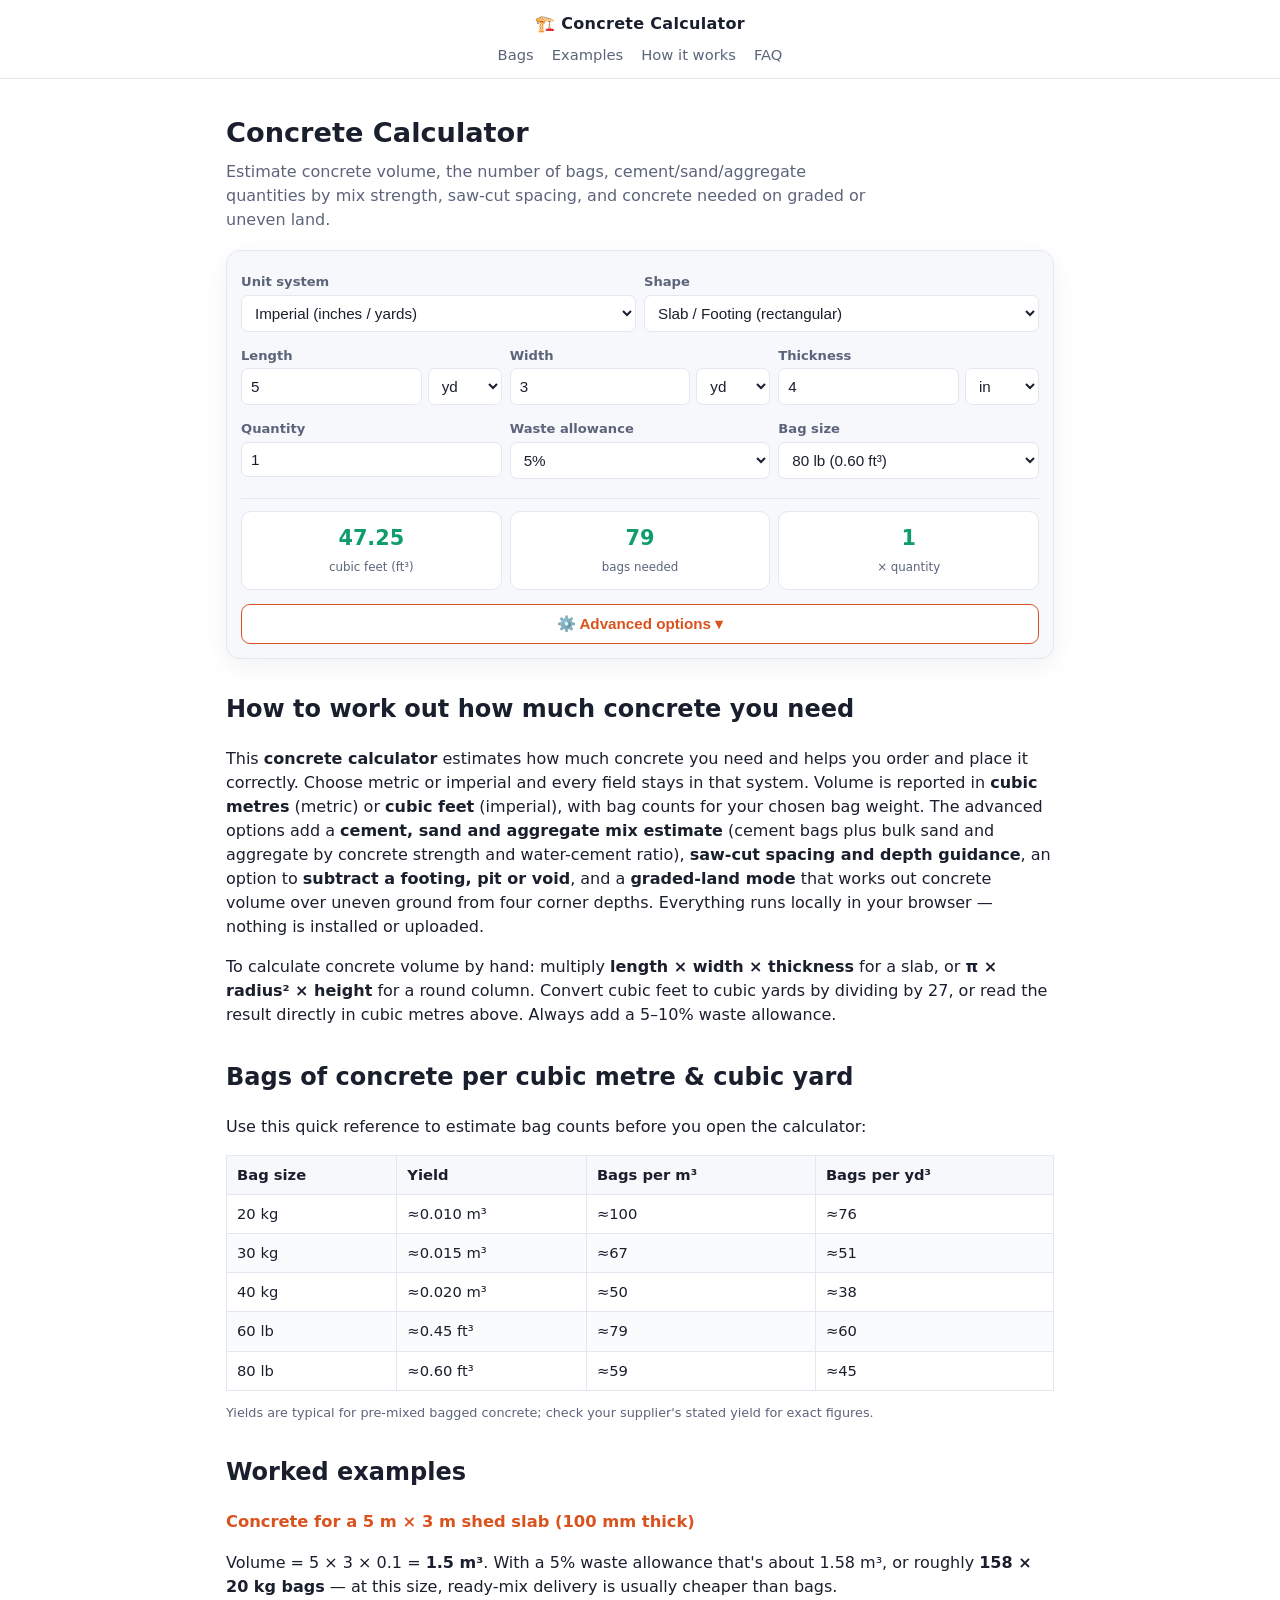
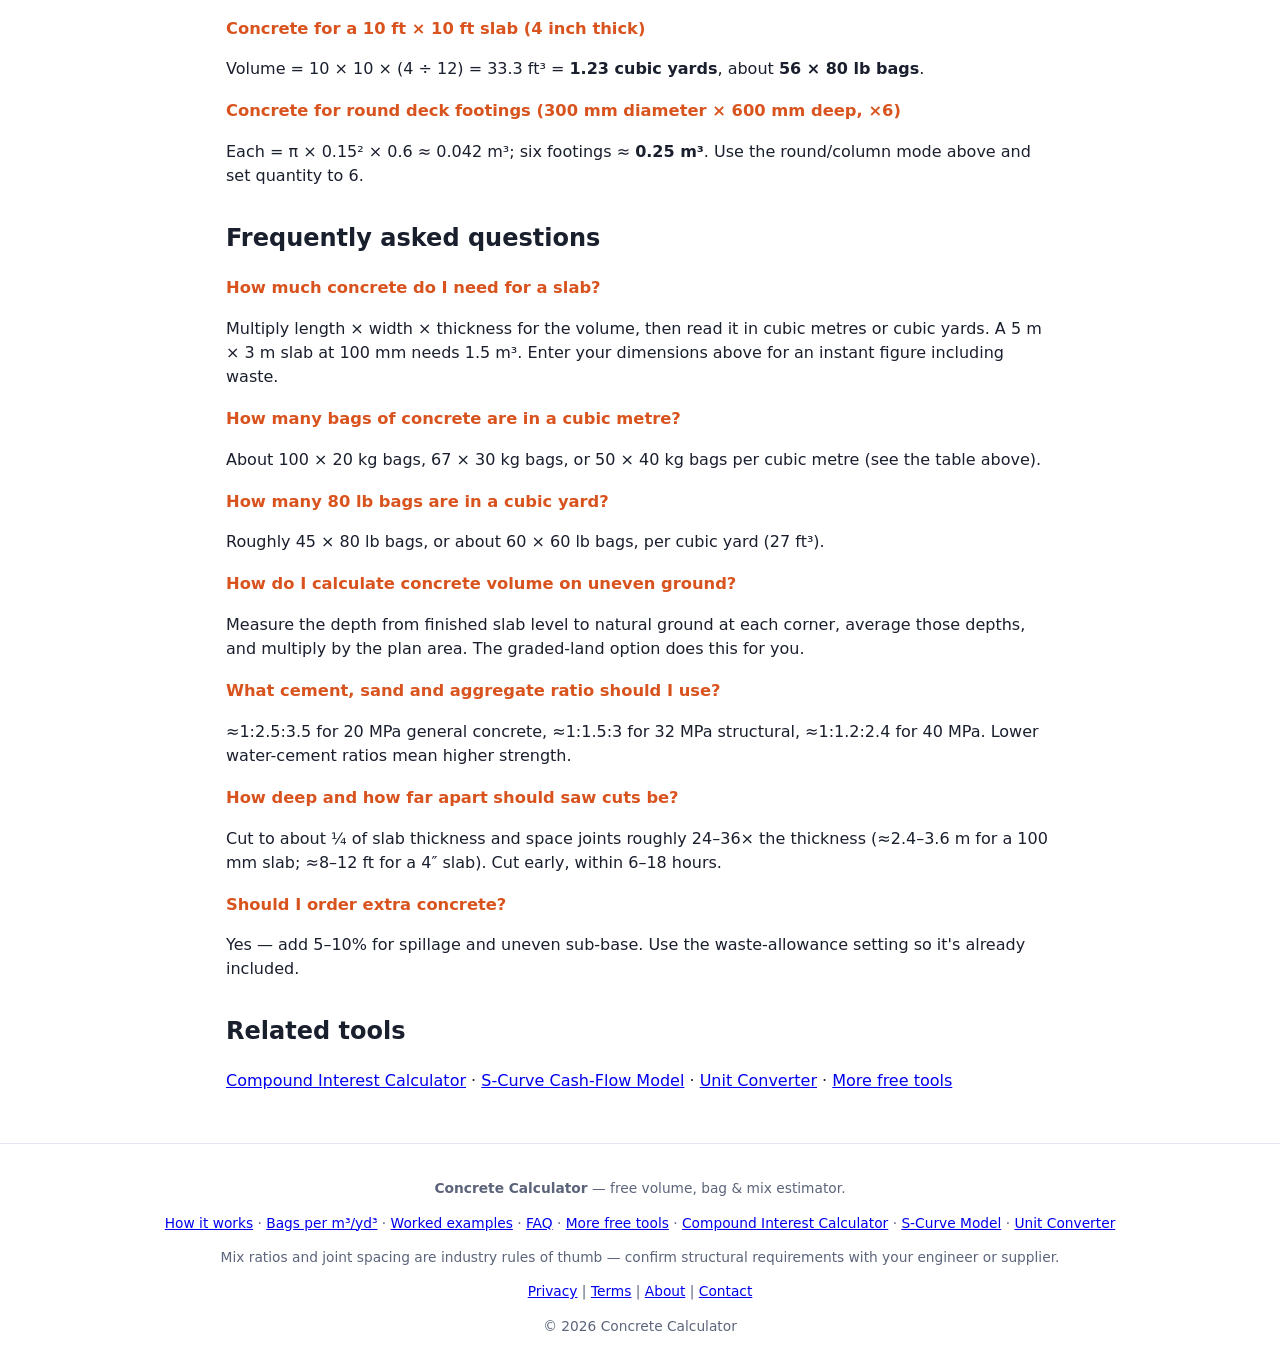
==== commit 9f6ad56c: "feat: add privacy, about, contact, terms policy pages for AdSense approval" ====
--- a/index.html
+++ b/index.html
@@ -324,6 +324,8 @@
   <p><strong>Concrete Calculator</strong> — free volume, bag &amp; mix estimator.</p>
   <p><a href="#how">How it works</a> · <a href="#bags">Bags per m³/yd³</a> · <a href="#examples">Worked examples</a> · <a href="#faq">FAQ</a> · <a href="https://nexuswebtools.com/">More free tools</a> · <a href="https://nexuswebtools.com/compound-interest/">Compound Interest Calculator</a> · <a href="https://nexuswebtools.com/s-curve/">S‑Curve Model</a> · <a href="https://nexuswebtools.com/unit-converter/">Unit Converter</a></p>
   <p>Mix ratios and joint spacing are industry rules of thumb — confirm structural requirements with your engineer or supplier.</p>
+  <p><a href="/privacy/">Privacy</a> | <a href="/terms/">Terms</a> | <a href="/about/">About</a> | <a href="/contact/">Contact</a></p>
+  <p>&copy; 2026 Concrete Calculator</p>
 </footer>
 
 
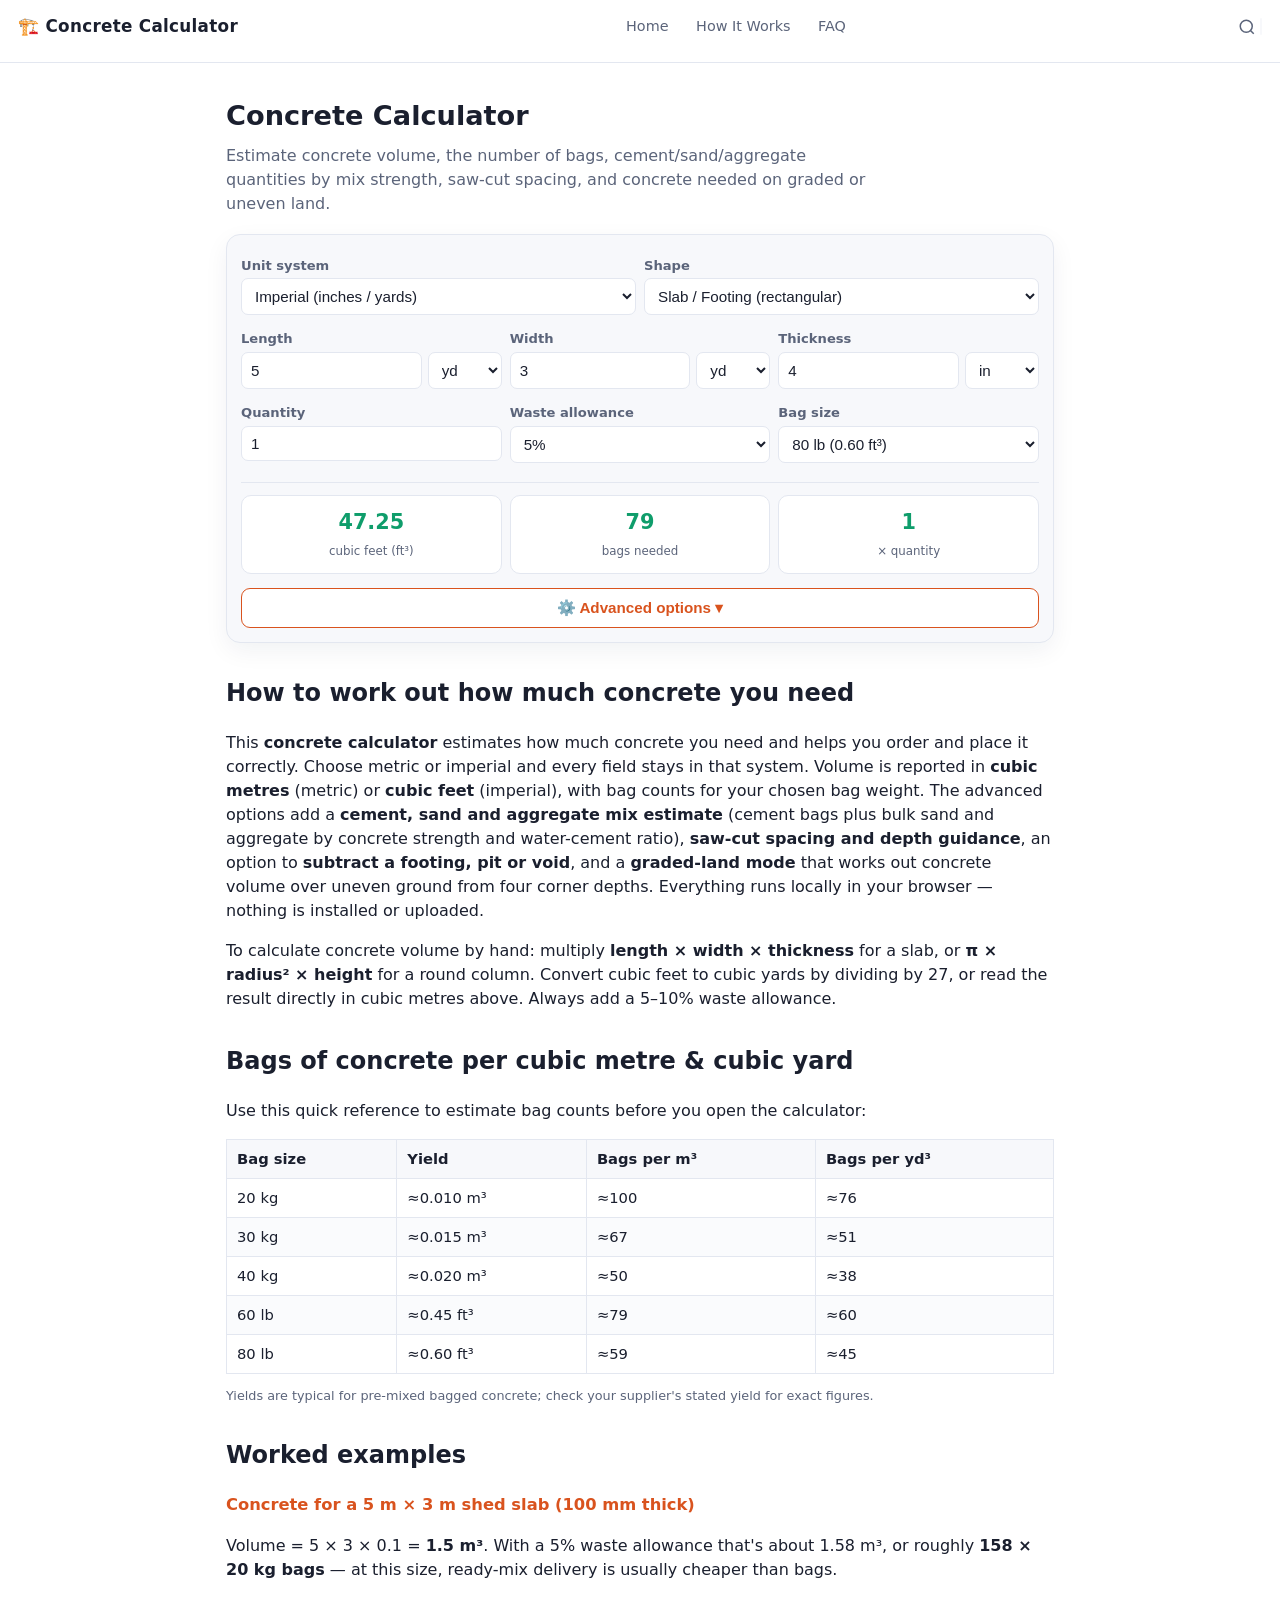
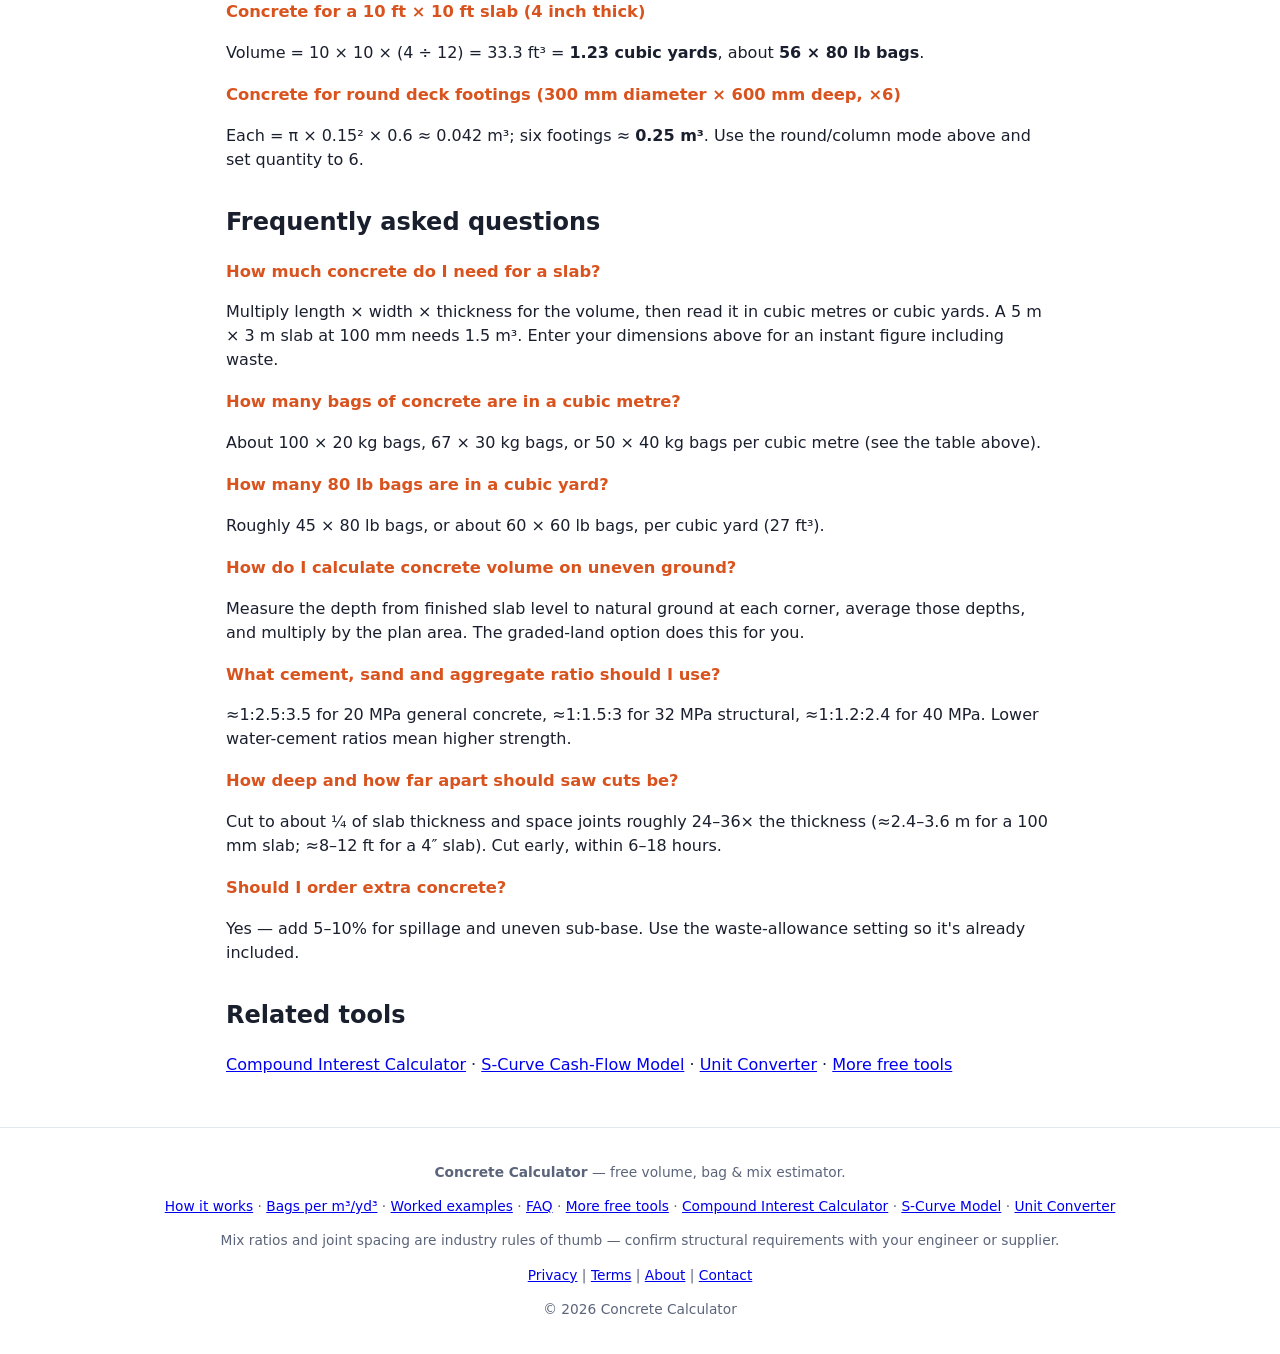
==== commit 7b07bac0: "feat: hamburger menu with sitemap, search bar, fix ribbon background on policy pages" ====
--- a/index.html
+++ b/index.html
@@ -98,12 +98,28 @@
 </script>
 <link rel="preload" href="style.css" as="style" crossorigin>
 <link rel="stylesheet" href="style.css">
+<link rel="stylesheet" href="nav.css">
 <link rel="alternate" type="application/rss+xml" title="Concrete Calculator RSS Feed" href="https://concrete-calcs.com/feed.xml">
 </head>
 <body>
 <header class="ribbon">
-  <div class="brand">🏗️ Concrete Calculator</div>
-  <nav class="navbar"><a href="#bags">Bags</a><a href="#examples">Examples</a><a href="#how">How it works</a><a href="#faq">FAQ</a></nav>
+  <div class="ribbon-inner">
+    <button class="hamburger" aria-label="Open menu">
+      <svg class="icon-open" viewBox="0 0 24 24"><line x1="3" y1="6" x2="21" y2="6"/><line x1="3" y1="12" x2="21" y2="12"/><line x1="3" y1="18" x2="21" y2="18"/></svg>
+      <svg class="icon-close" viewBox="0 0 24 24"><line x1="18" y1="6" x2="6" y2="18"/><line x1="6" y1="6" x2="18" y2="18"/></svg>
+    </button>
+    <div class="brand">🏗️ Concrete Calculator</div>
+    <nav>
+      <a href="/">Home</a>
+      <a href="#how">How It Works</a>
+      <a href="#faq">FAQ</a>
+    </nav>
+    <div class="ribbon-search">
+      <button class="ribbon-search-btn" aria-label="Search"><svg viewBox="0 0 24 24"><circle cx="11" cy="11" r="8"/><line x1="21" y1="21" x2="16.65" y2="16.65"/></svg></button>
+      <input type="text" placeholder="Search…" autocomplete="off">
+    </div>
+  </div>
+  <div class="scroll-bar"><div class="scroll-bar-fill"></div></div>
 </header>
 
 <main>
@@ -330,5 +346,6 @@
 
 
 <script src="app.js" defer></script>
+<script src="/nav.js" defer></script>
 </body>
 </html>
--- a/nav.css
+++ b/nav.css
@@ -0,0 +1,50 @@
+/* Hamburger menu drawer — concrete-calcs variant */
+.hamburger{display:flex;align-items:center;justify-content:center;width:36px;height:36px;border:none;background:none;cursor:pointer;padding:0;position:relative;z-index:30}
+.hamburger svg{width:22px;height:22px;stroke:var(--text);stroke-width:2;stroke-linecap:round;fill:none}
+.hamburger .icon-close{display:none}
+.hamburger.open .icon-open{display:none}
+.hamburger.open .icon-close{display:block}
+
+.ribbon-inner{display:flex;align-items:center;width:100%;gap:10px}
+.ribbon-inner .brand{white-space:nowrap;font-weight:700;letter-spacing:.3px;font-size:1.05rem}
+.ribbon-inner nav{display:flex;flex-wrap:wrap;gap:10px;flex:1;justify-content:center}
+.ribbon-inner nav a{color:var(--muted);text-decoration:none;font-size:.9rem;padding:.25rem .55rem;border-radius:6px;transition:color .15s,background .15s}
+.ribbon-inner nav a:hover{color:var(--accent);background:rgba(217,83,30,.07)}
+
+.ribbon-search{display:flex;align-items:center;gap:0;flex-shrink:0;position:relative}
+.ribbon-search input{width:0;padding:0;border:1px solid transparent;border-radius:6px;font-size:.85rem;outline:none;transition:width .25s ease,padding .25s ease,border-color .25s ease;background:var(--soft)}
+.ribbon-search.open input,.ribbon-search input:focus{width:170px;padding:.3rem .55rem;border-color:var(--ring)}
+.ribbon-search input:focus{border-color:var(--accent)}
+.ribbon-search-btn{border:none;background:none;cursor:pointer;padding:4px;display:flex;align-items:center}
+.ribbon-search-btn svg{width:18px;height:18px;stroke:var(--muted);stroke-width:2;fill:none}
+
+.search-results{position:absolute;top:100%;right:0;width:260px;max-height:50vh;overflow-y:auto;background:#fff;border:1px solid var(--ring);border-radius:10px;box-shadow:0 8px 28px rgba(20,30,60,.12);z-index:40;display:none;padding:6px 0}
+.search-results.visible{display:block}
+.search-results a{display:block;padding:.45rem .85rem;color:var(--text);text-decoration:none;font-size:.88rem;transition:background .1s}
+.search-results a:hover{background:rgba(217,83,30,.07)}
+.search-results .sr-empty{padding:.85rem;color:var(--muted);font-size:.88rem;text-align:center}
+
+.drawer-overlay{position:fixed;inset:0;background:rgba(0,0,0,.3);z-index:18;opacity:0;pointer-events:none;transition:opacity .2s ease}
+.drawer-overlay.visible{opacity:1;pointer-events:auto}
+.drawer{position:fixed;top:0;left:0;bottom:0;width:280px;max-width:80vw;background:#fff;z-index:20;transform:translateX(-100%);transition:transform .25s ease;overflow-y:auto;box-shadow:4px 0 24px rgba(20,30,60,.1);padding:0 0 24px}
+.drawer.open{transform:translateX(0)}
+.drawer-head{display:flex;align-items:center;justify-content:space-between;padding:14px 16px;border-bottom:1px solid var(--ring)}
+.drawer-head .brand{font-weight:700;font-size:1rem;color:var(--text)}
+.drawer-close{border:none;background:none;cursor:pointer;padding:4px;display:flex;align-items:center}
+.drawer-close svg{width:20px;height:20px;stroke:var(--text);stroke-width:2;fill:none}
+.drawer-nav{list-style:none;margin:0;padding:0}
+.drawer-nav a{display:flex;align-items:center;padding:.55rem 1rem;color:var(--text);text-decoration:none;font-size:.92rem;transition:background .12s}
+.drawer-nav a:hover{background:rgba(217,83,30,.06);color:var(--accent)}
+.drawer-nav .dn-tier1{font-weight:700;padding:.7rem 1rem;border-top:1px solid var(--ring);margin-top:2px}
+.drawer-nav .dn-tier2{padding-left:2rem;font-weight:400;font-size:.86rem;color:var(--muted)}
+.drawer-nav .dn-external{font-size:.75rem;opacity:.55;margin-left:.3rem}
+
+@media(max-width:640px){
+  .ribbon-inner nav{display:none}
+  .ribbon-search input{width:0}
+  .ribbon-search.open input,.ribbon-search input:focus{width:130px}
+}
+@media(min-width:641px){
+  .hamburger{display:none}
+  .drawer,.drawer-overlay{display:none!important}
+}
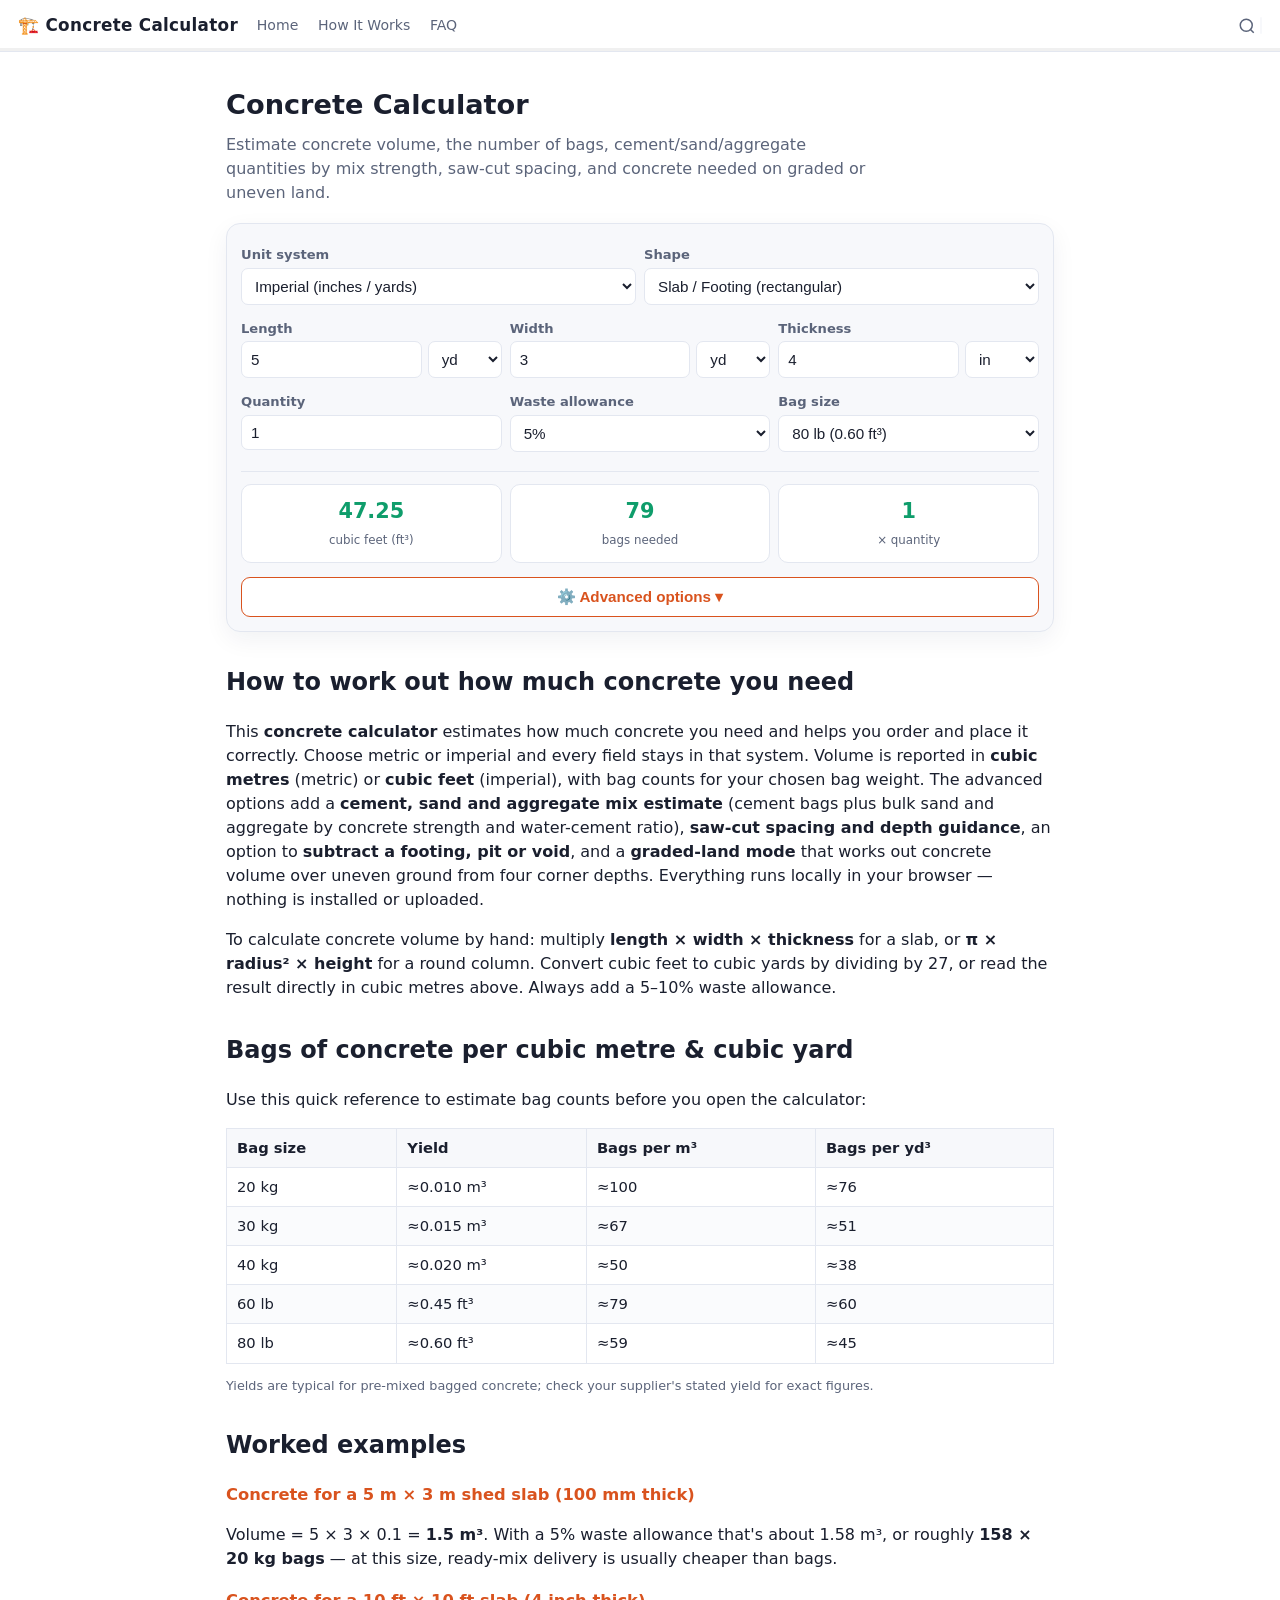
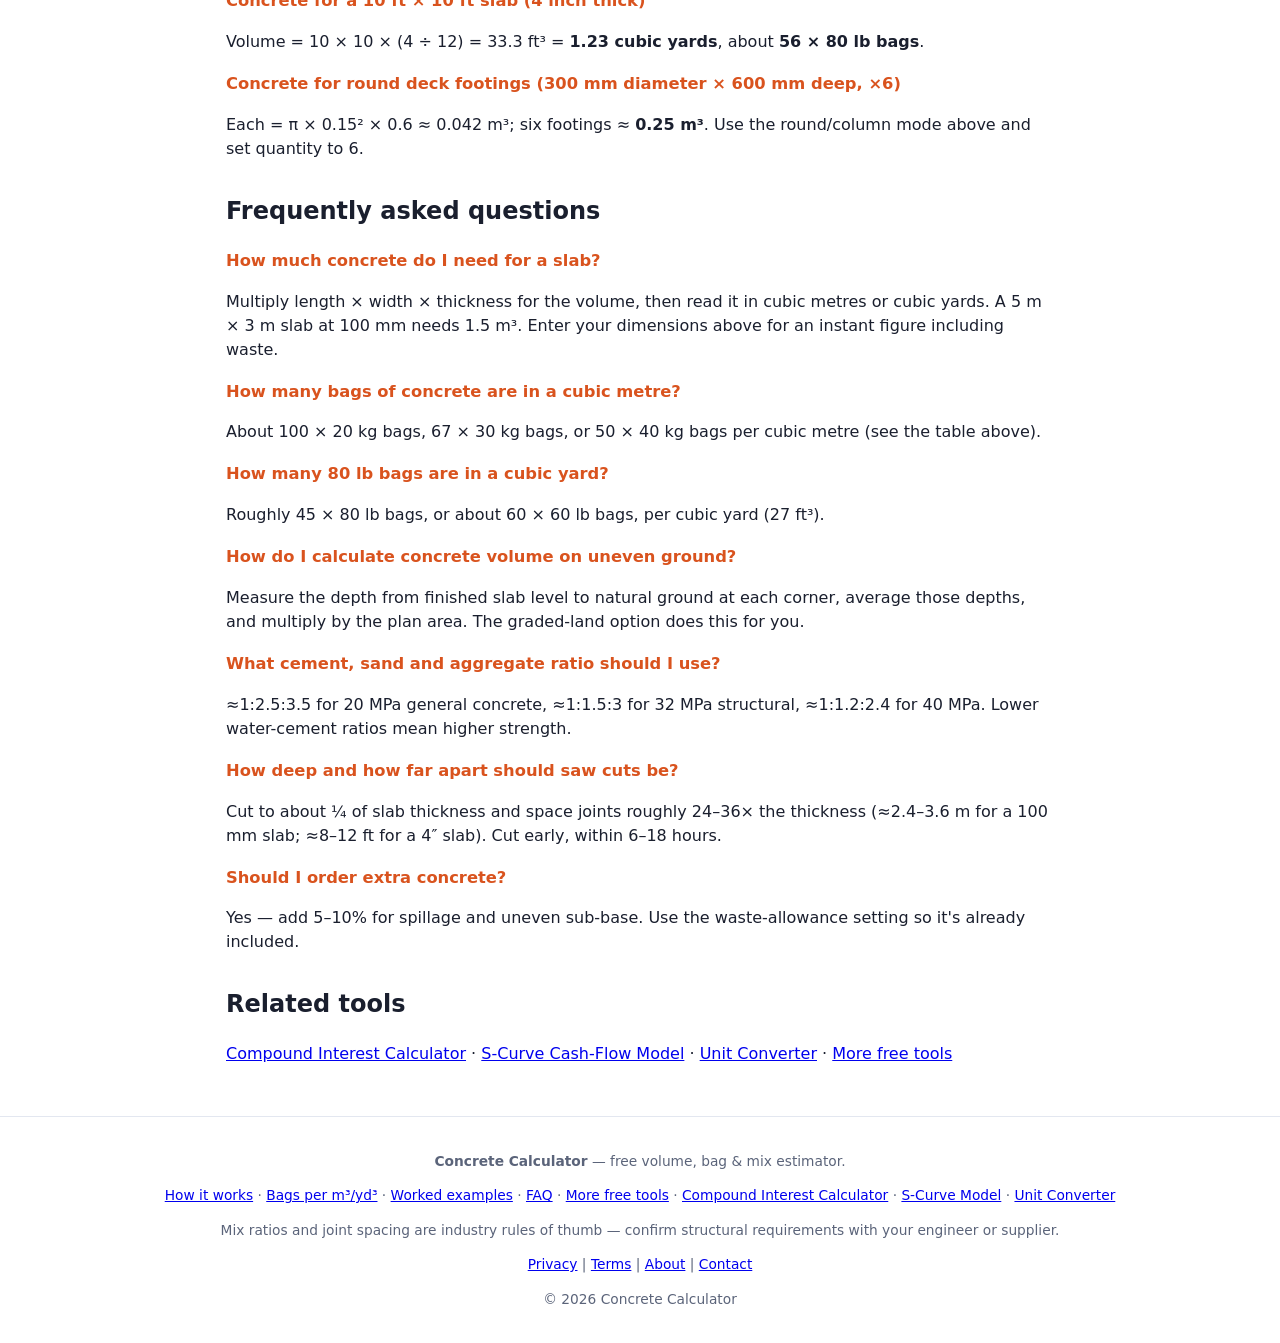
==== commit 6f0042df: "Add AdSense to calculator page only (compliant with Google policy)" ====
--- a/index.html
+++ b/index.html
@@ -3,6 +3,9 @@
 <head>
 <meta charset="utf-8">
 <meta name="viewport" content="width=device-width, initial-scale=1">
+<!-- Google AdSense -->
+<script async src="https://pagead2.googlesyndication.com/pagead/js/adsbygoogle.js?client=ca-pub-4562423029265065"
+     crossorigin="anonymous"></script>
 
 <meta name="keywords" content="concrete calculator, concrete volume, concrete bags, mix ratio, saw cuts, graded land, slab calculator, concrete estimation, free concrete tool">
 <meta name="robots" content="index, follow, max-image-preview:large, max-snippet:-1">
--- a/style.css
+++ b/style.css
@@ -4,11 +4,21 @@
 }
 *{box-sizing:border-box}
 body{margin:0;font-family:system-ui,-apple-system,Segoe UI,Roboto,Helvetica,Arial,sans-serif;background:#fff;color:var(--text);line-height:1.5}
-.ribbon{display:flex;flex-direction:column;align-items:center;gap:8px;padding:12px 18px;background:rgba(255,255,255,.92);backdrop-filter:blur(8px);border-bottom:1px solid var(--ring);position:sticky;top:0;z-index:10}
-.brand{font-weight:700;letter-spacing:.3px}
-.ribbon nav{display:flex;flex-wrap:wrap;justify-content:center;gap:18px}
-.ribbon nav a{color:var(--muted);text-decoration:none;font-size:.92rem}
-.ribbon nav a:hover{color:var(--accent)}
+
+/* ── Ribbon: single-row sticky header ── */
+.ribbon{display:flex;align-items:center;padding:0 18px;height:52px;background:rgba(255,255,255,.92);backdrop-filter:blur(8px);border-bottom:1px solid var(--ring);position:sticky;top:0;z-index:10}
+.ribbon-inner{display:flex;align-items:center;width:100%;gap:6px;height:100%}
+.ribbon .brand{font-weight:700;letter-spacing:.3px;font-size:1.05rem;white-space:nowrap;margin-right:4px}
+.ribbon .brand a{color:var(--text);text-decoration:none}
+.ribbon .brand a:hover{color:var(--accent)}
+.ribbon nav{display:flex;align-items:center;gap:2px;flex:1;overflow-x:auto;scrollbar-width:none}
+.ribbon nav::-webkit-scrollbar{display:none}
+.ribbon nav a{color:var(--muted);text-decoration:none;font-size:.88rem;padding:.3rem .55rem;border-radius:6px;white-space:nowrap;transition:color .15s,background .15s}
+.ribbon nav a:hover{color:var(--accent);background:rgba(217,83,30,.07)}
+
+.scroll-bar{height:3px;background:rgba(0,0,0,.06);width:100%;overflow:hidden;position:absolute;bottom:0;left:0}
+.scroll-bar-fill{height:100%;width:0%;background:var(--accent2);transition:width .12s ease-out;border-radius:0 2px 2px 0}
+
 main{max-width:860px;margin:0 auto;padding:28px 16px 50px}
 h1{font-size:1.7rem;margin:.2em 0 .25em}
 .lede{color:var(--muted);font-size:1rem;max-width:64ch;margin:.3em 0 0}
--- a/style.css
+++ b/style.css
@@ -4,11 +4,21 @@
 }
 *{box-sizing:border-box}
 body{margin:0;font-family:system-ui,-apple-system,Segoe UI,Roboto,Helvetica,Arial,sans-serif;background:#fff;color:var(--text);line-height:1.5}
-.ribbon{display:flex;flex-direction:column;align-items:center;gap:8px;padding:12px 18px;background:rgba(255,255,255,.92);backdrop-filter:blur(8px);border-bottom:1px solid var(--ring);position:sticky;top:0;z-index:10}
-.brand{font-weight:700;letter-spacing:.3px}
-.ribbon nav{display:flex;flex-wrap:wrap;justify-content:center;gap:18px}
-.ribbon nav a{color:var(--muted);text-decoration:none;font-size:.92rem}
-.ribbon nav a:hover{color:var(--accent)}
+
+/* ── Ribbon: single-row sticky header ── */
+.ribbon{display:flex;align-items:center;padding:0 18px;height:52px;background:rgba(255,255,255,.92);backdrop-filter:blur(8px);border-bottom:1px solid var(--ring);position:sticky;top:0;z-index:10}
+.ribbon-inner{display:flex;align-items:center;width:100%;gap:6px;height:100%}
+.ribbon .brand{font-weight:700;letter-spacing:.3px;font-size:1.05rem;white-space:nowrap;margin-right:4px}
+.ribbon .brand a{color:var(--text);text-decoration:none}
+.ribbon .brand a:hover{color:var(--accent)}
+.ribbon nav{display:flex;align-items:center;gap:2px;flex:1;overflow-x:auto;scrollbar-width:none}
+.ribbon nav::-webkit-scrollbar{display:none}
+.ribbon nav a{color:var(--muted);text-decoration:none;font-size:.88rem;padding:.3rem .55rem;border-radius:6px;white-space:nowrap;transition:color .15s,background .15s}
+.ribbon nav a:hover{color:var(--accent);background:rgba(217,83,30,.07)}
+
+.scroll-bar{height:3px;background:rgba(0,0,0,.06);width:100%;overflow:hidden;position:absolute;bottom:0;left:0}
+.scroll-bar-fill{height:100%;width:0%;background:var(--accent2);transition:width .12s ease-out;border-radius:0 2px 2px 0}
+
 main{max-width:860px;margin:0 auto;padding:28px 16px 50px}
 h1{font-size:1.7rem;margin:.2em 0 .25em}
 .lede{color:var(--muted);font-size:1rem;max-width:64ch;margin:.3em 0 0}
--- a/nav.css
+++ b/nav.css
@@ -1,46 +1,87 @@
-/* Hamburger menu drawer — concrete-calcs variant */
-.hamburger{display:flex;align-items:center;justify-content:center;width:36px;height:36px;border:none;background:none;cursor:pointer;padding:0;position:relative;z-index:30}
+/* ── Hamburger button ── */
+.hamburger{display:flex;align-items:center;justify-content:center;width:36px;height:36px;border:none;background:none;cursor:pointer;padding:0;flex-shrink:0}
 .hamburger svg{width:22px;height:22px;stroke:var(--text);stroke-width:2;stroke-linecap:round;fill:none}
+/* Hamburger icon always visible — never swap to X */
 .hamburger .icon-close{display:none}
-.hamburger.open .icon-open{display:none}
-.hamburger.open .icon-close{display:block}
 
-.ribbon-inner{display:flex;align-items:center;width:100%;gap:10px}
-.ribbon-inner .brand{white-space:nowrap;font-weight:700;letter-spacing:.3px;font-size:1.05rem}
-.ribbon-inner nav{display:flex;flex-wrap:wrap;gap:10px;flex:1;justify-content:center}
-.ribbon-inner nav a{color:var(--muted);text-decoration:none;font-size:.9rem;padding:.25rem .55rem;border-radius:6px;transition:color .15s,background .15s}
-.ribbon-inner nav a:hover{color:var(--accent);background:rgba(217,83,30,.07)}
-
-.ribbon-search{display:flex;align-items:center;gap:0;flex-shrink:0;position:relative}
+/* ── Search bar in ribbon ── */
+.ribbon-search{display:flex;align-items:center;flex-shrink:0;position:relative;margin-left:auto}
 .ribbon-search input{width:0;padding:0;border:1px solid transparent;border-radius:6px;font-size:.85rem;outline:none;transition:width .25s ease,padding .25s ease,border-color .25s ease;background:var(--soft)}
-.ribbon-search.open input,.ribbon-search input:focus{width:170px;padding:.3rem .55rem;border-color:var(--ring)}
-.ribbon-search input:focus{border-color:var(--accent)}
+.ribbon-search.open input{width:170px;padding:.3rem .55rem;border-color:var(--ring)}
+.ribbon-search input:focus{border-color:var(--accent);width:170px;padding:.3rem .55rem}
 .ribbon-search-btn{border:none;background:none;cursor:pointer;padding:4px;display:flex;align-items:center}
 .ribbon-search-btn svg{width:18px;height:18px;stroke:var(--muted);stroke-width:2;fill:none}
 
-.search-results{position:absolute;top:100%;right:0;width:260px;max-height:50vh;overflow-y:auto;background:#fff;border:1px solid var(--ring);border-radius:10px;box-shadow:0 8px 28px rgba(20,30,60,.12);z-index:40;display:none;padding:6px 0}
+/* ── Search results dropdown ── */
+.search-results{position:absolute;top:calc(100% + 6px);right:0;width:260px;max-height:50vh;overflow-y:auto;background:#fff;border:1px solid var(--ring);border-radius:10px;box-shadow:0 8px 28px rgba(20,30,60,.12);z-index:40;display:none;padding:6px 0}
 .search-results.visible{display:block}
 .search-results a{display:block;padding:.45rem .85rem;color:var(--text);text-decoration:none;font-size:.88rem;transition:background .1s}
 .search-results a:hover{background:rgba(217,83,30,.07)}
+.search-results a .sr-section{color:var(--muted);font-size:.75rem;margin-right:.35rem}
 .search-results .sr-empty{padding:.85rem;color:var(--muted);font-size:.88rem;text-align:center}
 
+/* ── Drawer overlay ── */
 .drawer-overlay{position:fixed;inset:0;background:rgba(0,0,0,.3);z-index:18;opacity:0;pointer-events:none;transition:opacity .2s ease}
 .drawer-overlay.visible{opacity:1;pointer-events:auto}
+
+/* ── Drawer panel ── */
 .drawer{position:fixed;top:0;left:0;bottom:0;width:280px;max-width:80vw;background:#fff;z-index:20;transform:translateX(-100%);transition:transform .25s ease;overflow-y:auto;box-shadow:4px 0 24px rgba(20,30,60,.1);padding:0 0 24px}
 .drawer.open{transform:translateX(0)}
+
+/* ── Drawer header ── */
 .drawer-head{display:flex;align-items:center;justify-content:space-between;padding:14px 16px;border-bottom:1px solid var(--ring)}
 .drawer-head .brand{font-weight:700;font-size:1rem;color:var(--text)}
 .drawer-close{border:none;background:none;cursor:pointer;padding:4px;display:flex;align-items:center}
 .drawer-close svg{width:20px;height:20px;stroke:var(--text);stroke-width:2;fill:none}
-.drawer-nav{list-style:none;margin:0;padding:0}
-.drawer-nav a{display:flex;align-items:center;padding:.55rem 1rem;color:var(--text);text-decoration:none;font-size:.92rem;transition:background .12s}
+
+/* ── Drawer navigation links ── */
+/* Match site font/colour — no blue, no underline */
+.drawer-nav{list-style:none;margin:0;padding:8px 0}
+.drawer-nav li{position:relative}
+.drawer-nav a{
+  display:block;padding:.5rem 16px;
+  color:var(--text);text-decoration:none;
+  font-family:inherit;font-size:.92rem;line-height:1.4;
+  transition:background .1s;
+}
 .drawer-nav a:hover{background:rgba(217,83,30,.06);color:var(--accent)}
-.drawer-nav .dn-tier1{font-weight:700;padding:.7rem 1rem;border-top:1px solid var(--ring);margin-top:2px}
-.drawer-nav .dn-tier2{padding-left:2rem;font-weight:400;font-size:.86rem;color:var(--muted)}
+/* Tier-1 links (top-level) */
+.drawer-nav a.dn-tier1{font-weight:500;padding:.7rem 16px;border-top:1px solid var(--ring);margin-top:2px}
+.drawer-nav a.dn-tier1:first-child{border-top:none;margin-top:0}
+/* Parent items with chevron children — BOLD */
+.drawer-nav .has-children > a.dn-tier1{font-weight:700}
+.drawer-nav .has-children > a{font-weight:700}
+/* Tier-2 sub-links */
+.drawer-nav a.dn-tier2{padding-left:2rem;font-weight:400;font-size:.86rem;color:var(--muted)}
+.drawer-nav a.dn-tier2:hover{color:var(--accent)}
 .drawer-nav .dn-external{font-size:.75rem;opacity:.55;margin-left:.3rem}
 
+/* ── Collapsible sub-menus ── */
+.drawer-nav .drawer-sub {
+  display: none;
+  list-style: none;
+  margin: 0;
+  padding: 0;
+}
+.drawer-nav .has-children.open > .drawer-sub {
+  display: block;
+}
+.drawer-nav .drawer-toggle {
+  background: none;
+  border: none;
+  cursor: pointer;
+  padding: 0 8px;
+  font-size: .9rem;
+  line-height: 1;
+  color: var(--muted);
+}
+.drawer-nav .has-children.open > .drawer-toggle {
+  transform: rotate(90deg);
+}
+
+/* ── Responsive ── */
 @media(max-width:640px){
-  .ribbon-inner nav{display:none}
+  .ribbon nav{display:none}
   .ribbon-search input{width:0}
   .ribbon-search.open input,.ribbon-search input:focus{width:130px}
 }
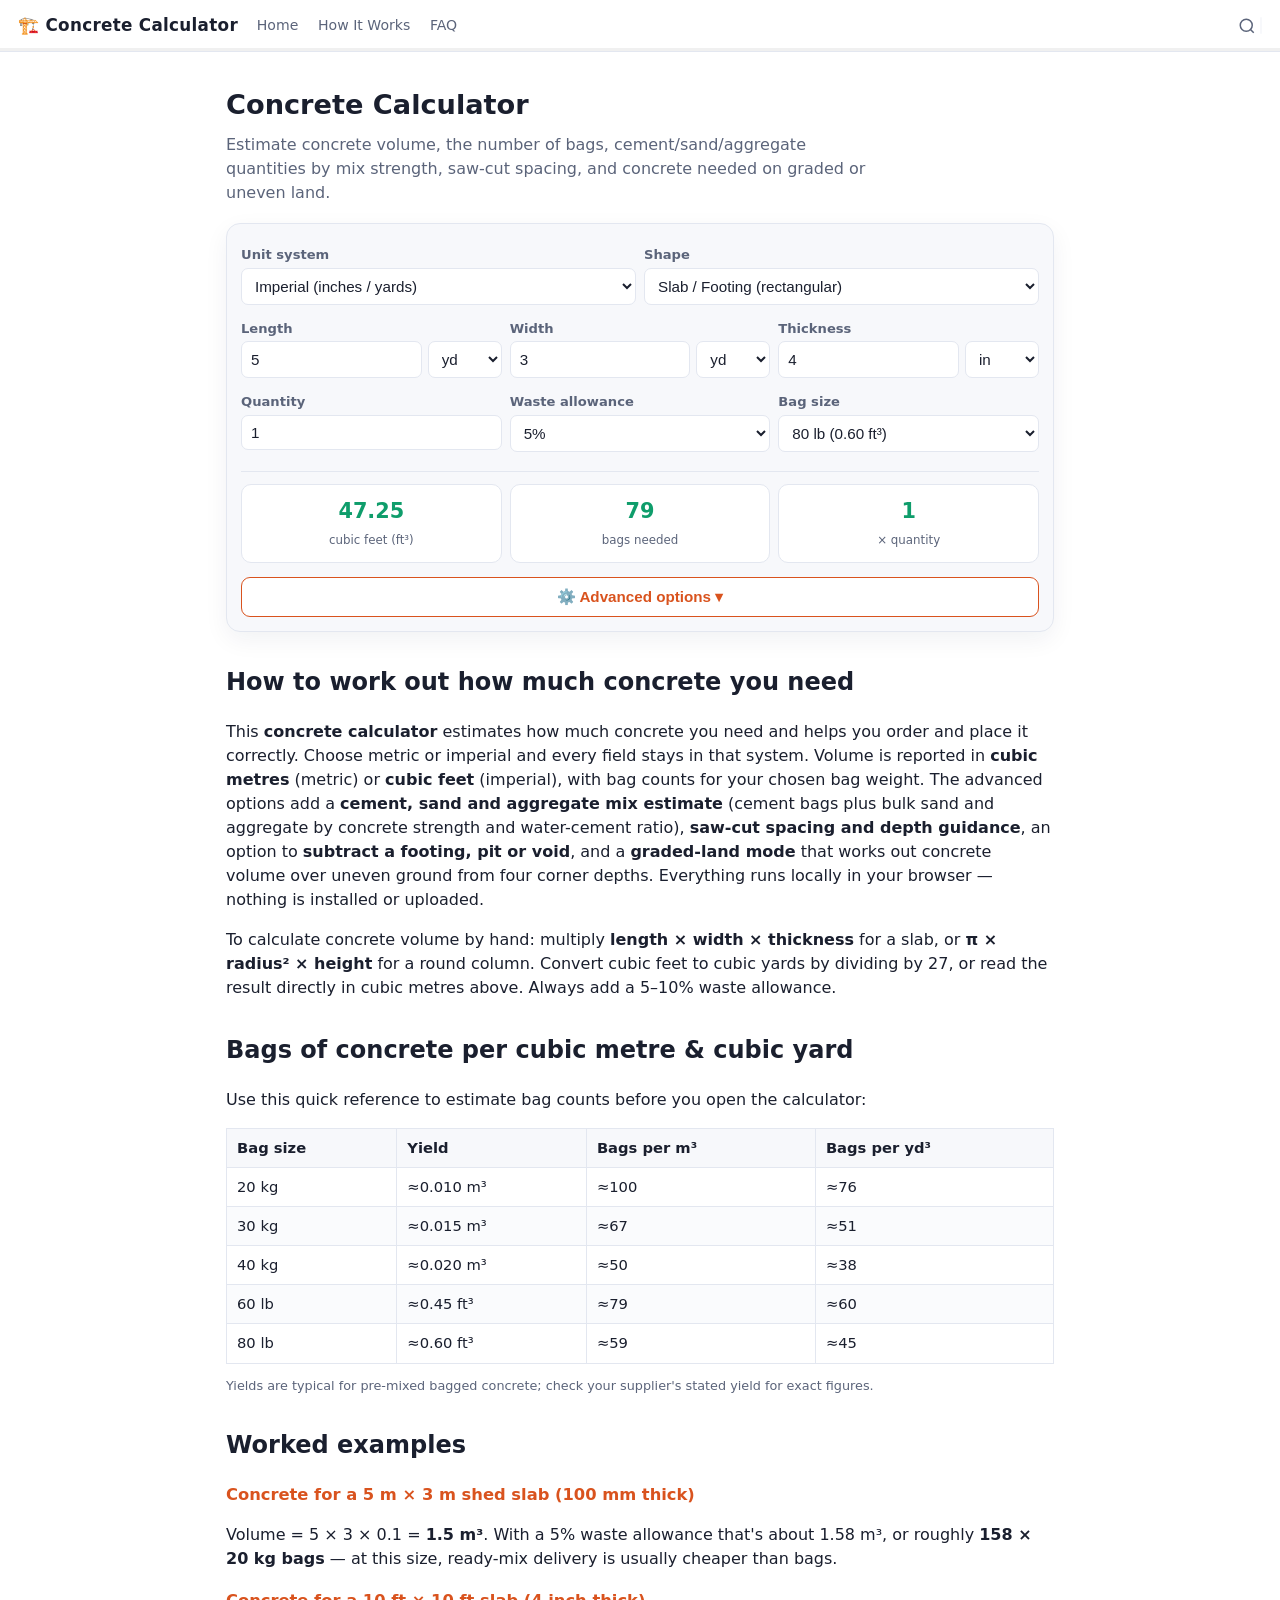
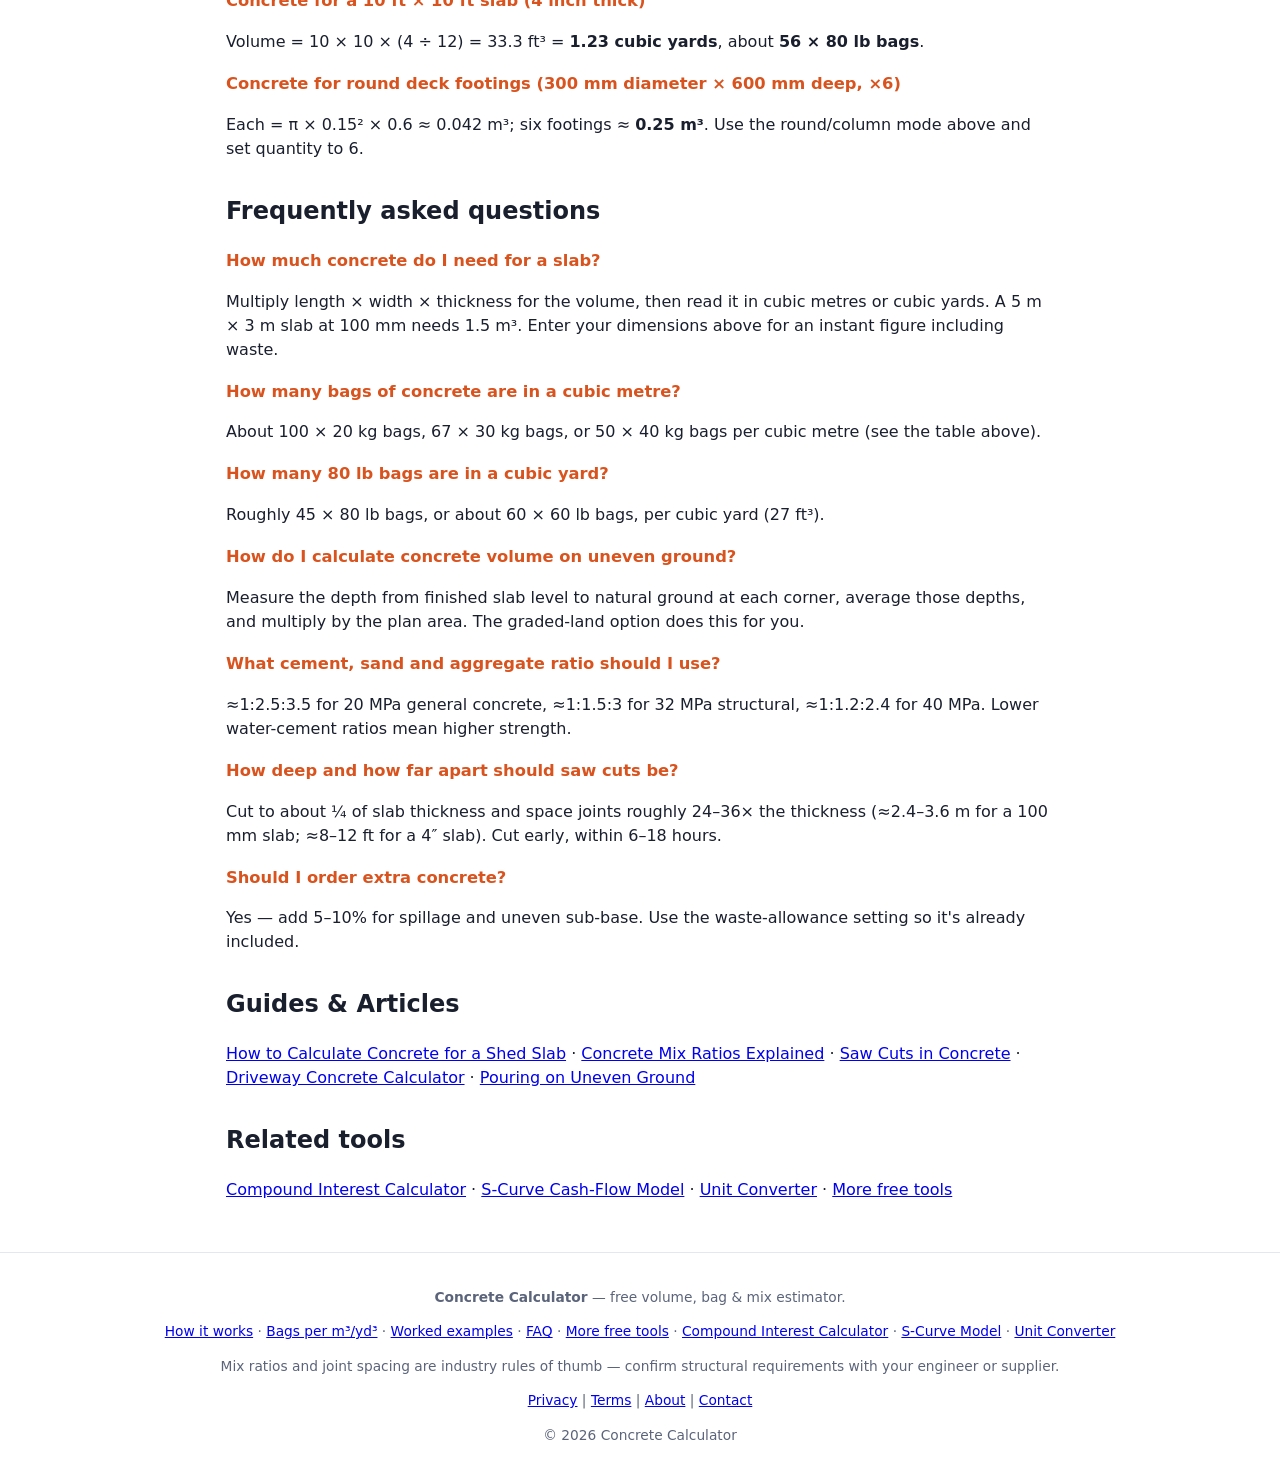
==== commit 052377c3: "Add 5 in-depth guide articles with SVG diagrams for AdSense content compliance - guides/shed-slab-ca" ====
--- a/index.html
+++ b/index.html
@@ -334,6 +334,17 @@
   </section>
 
   <section class="related-tools">
+    <h2>Guides &amp; Articles</h2>
+    <nav class="related-nav">
+      <a href="/guides/shed-slab-calculator/">How to Calculate Concrete for a Shed Slab</a> ·
+      <a href="/guides/concrete-mix-ratios/">Concrete Mix Ratios Explained</a> ·
+      <a href="/guides/saw-cuts-in-concrete/">Saw Cuts in Concrete</a> ·
+      <a href="/guides/driveway-concrete-calculator/">Driveway Concrete Calculator</a> ·
+      <a href="/guides/pouring-on-uneven-ground/">Pouring on Uneven Ground</a>
+    </nav>
+  </section>
+
+  <section class="related-tools">
     <h2>Related tools</h2>
     <nav class="related-nav"><a href="https://nexuswebtools.com/compound-interest/">Compound Interest Calculator</a> · <a href="https://nexuswebtools.com/s-curve/">S‑Curve Cash‑Flow Model</a> · <a href="https://nexuswebtools.com/unit-converter/">Unit Converter</a> · <a href="https://nexuswebtools.com/">More free tools</a></nav>
   </section>
